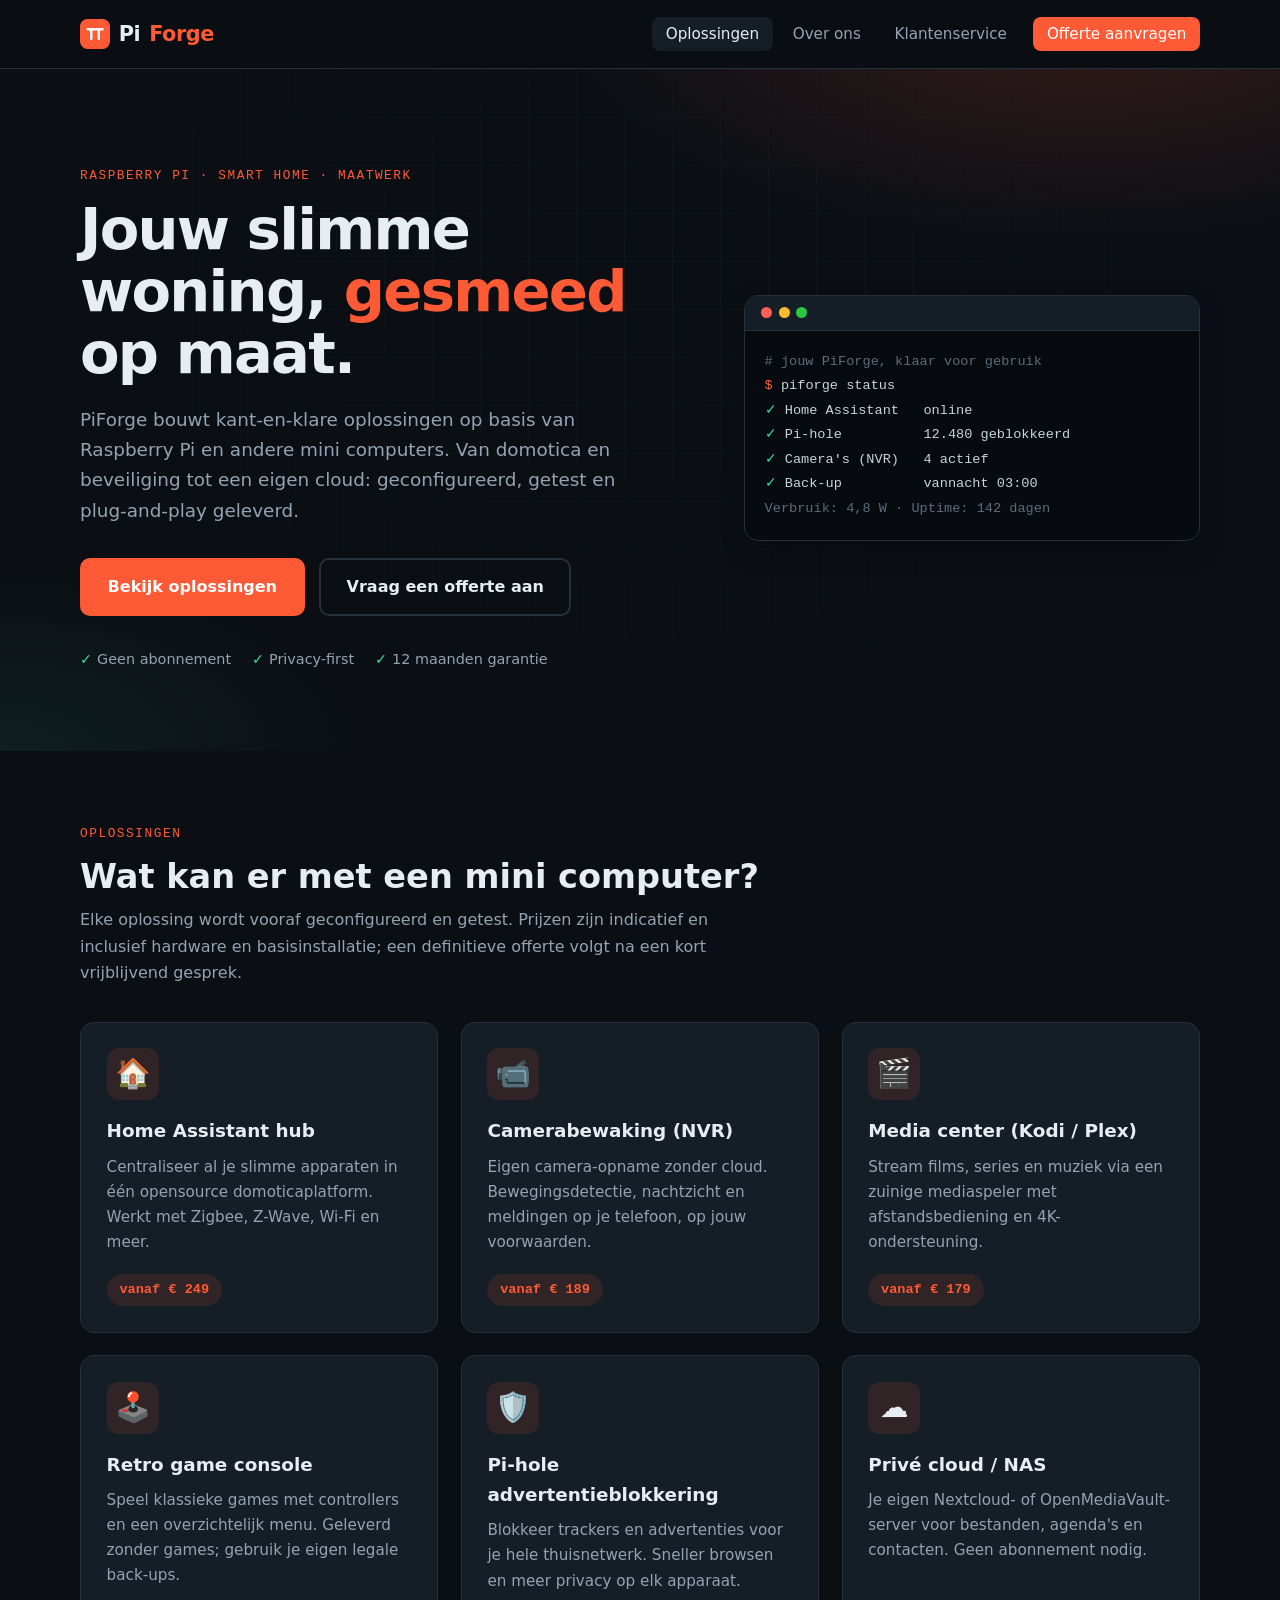
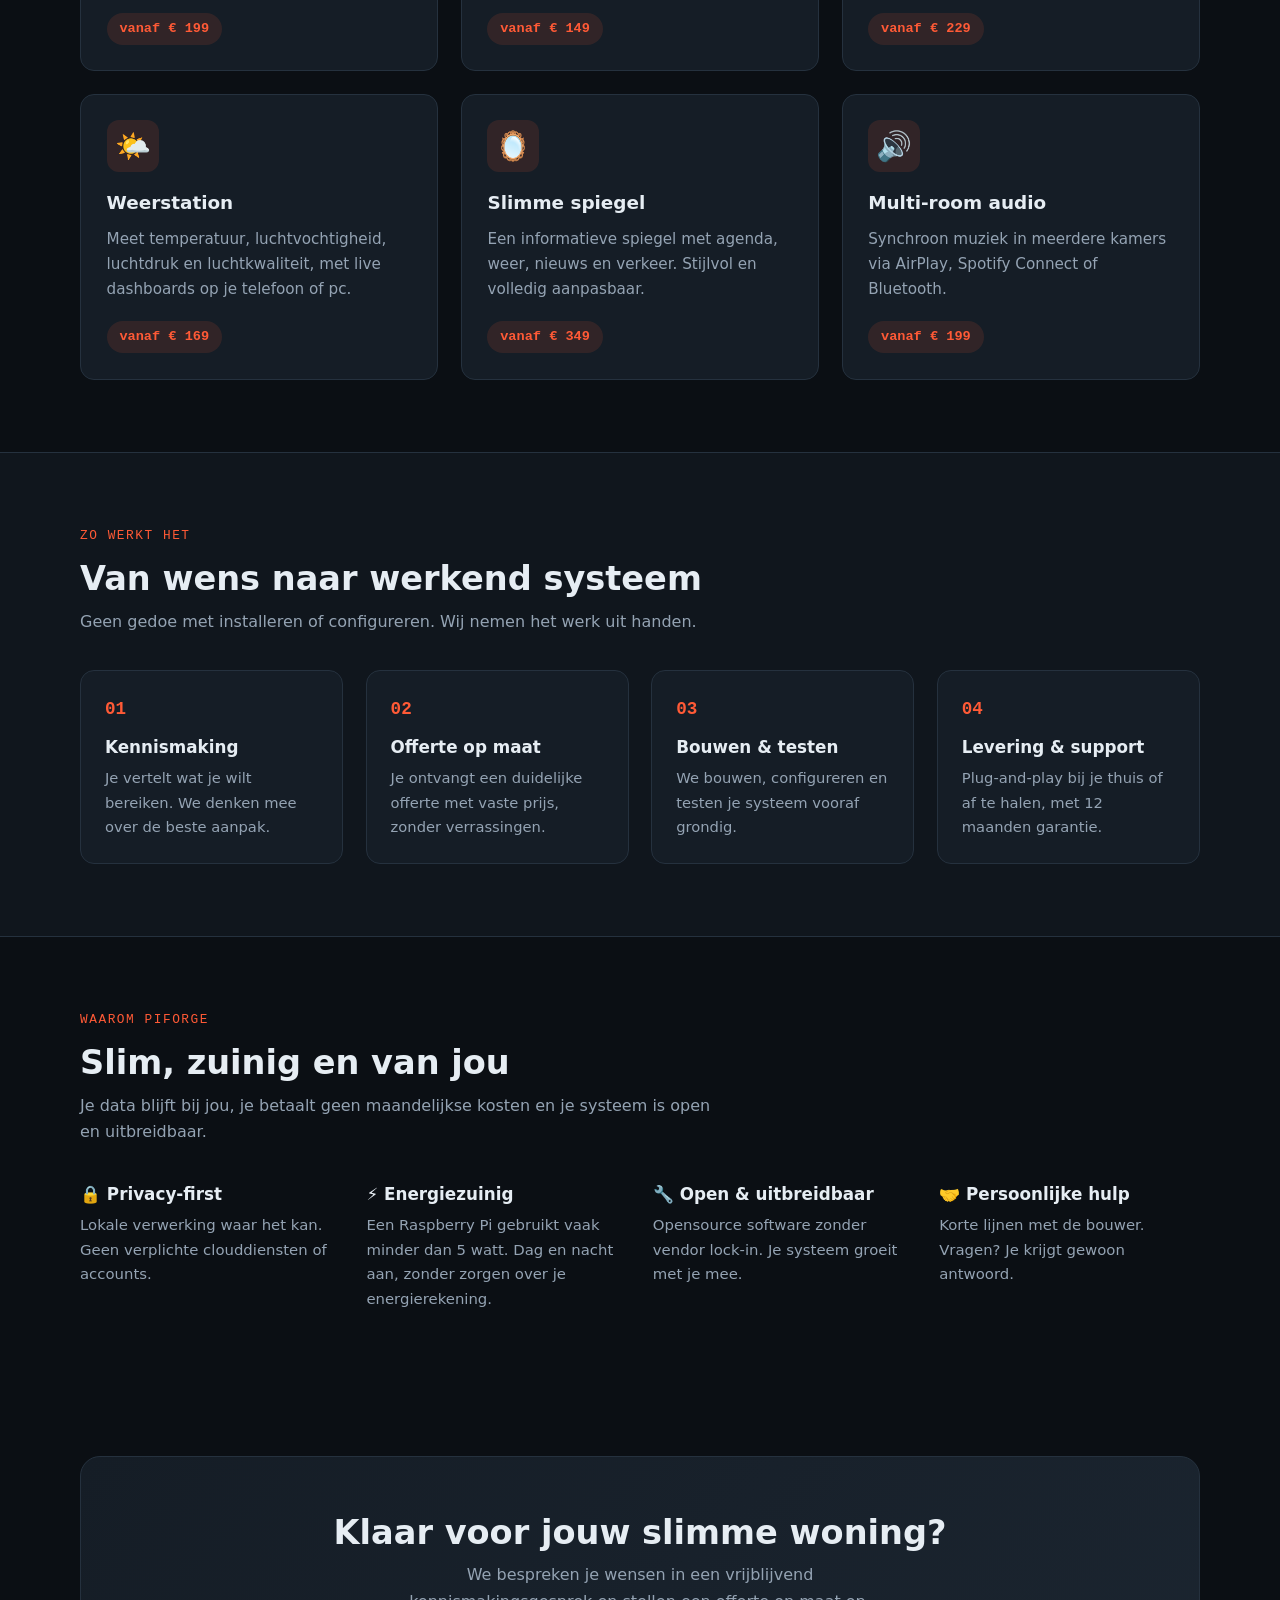
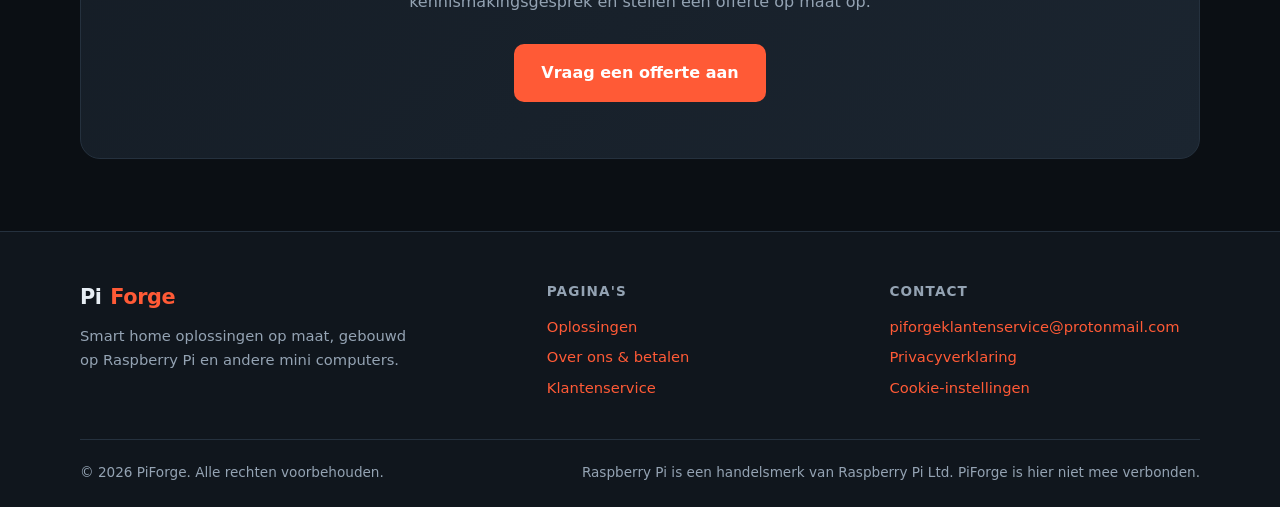
==== index.html @ 846bf433 "init" ====
<!DOCTYPE html>
<html lang="nl">
<head>
<meta charset="UTF-8">
<meta name="viewport" content="width=device-width, initial-scale=1.0">
<title>PiForge | Smart home oplossingen op maat met Raspberry Pi</title>
<meta name="description" content="PiForge bouwt kant-en-klare smart home oplossingen op basis van Raspberry Pi: Home Assistant, Pi-hole, NAS, camerabewaking en meer. Privacyvriendelijk en zonder abonnement.">
<meta name="theme-color" content="#0b0f14">
<meta property="og:title" content="PiForge | Smart home op maat met Raspberry Pi">
<meta property="og:description" content="Kant-en-klare, privacyvriendelijke smart home oplossingen. Geconfigureerd, getest en plug-and-play geleverd.">
<meta property="og:type" content="website">
<link rel="icon" href="favicon.svg" type="image/svg+xml">
<link rel="stylesheet" href="css/style.css">
</head>
<body>
<a class="skip-link" href="#main">Naar de inhoud</a>

<header class="site-header">
<nav class="container" aria-label="Hoofdmenu">
<a href="index.html" class="logo" aria-label="PiForge home">
<svg class="logo-mark" viewBox="0 0 32 32" aria-hidden="true"><rect width="32" height="32" rx="8" fill="#ff5a36"/><path d="M8 11h16M12 11v10M20 11v10" stroke="#fff" stroke-width="2.6" stroke-linecap="round" fill="none"/></svg>
Pi<span>Forge</span>
</a>
<button class="nav-toggle" aria-label="Menu openen" aria-expanded="false">☰</button>
<ul class="nav-links">
<li><a href="index.html" aria-current="page">Oplossingen</a></li>
<li><a href="over-ons.html">Over ons</a></li>
<li><a href="contact.html">Klantenservice</a></li>
<li><a href="contact.html" class="nav-cta">Offerte aanvragen</a></li>
</ul>
</nav>
</header>

<main id="main">
<section class="hero">
<div class="container">
<div>
<span class="eyebrow">Raspberry Pi · Smart home · Maatwerk</span>
<h1>Jouw slimme woning, <em>gesmeed</em> op maat.</h1>
<p class="lead">PiForge bouwt kant-en-klare oplossingen op basis van Raspberry Pi en andere mini computers. Van domotica en beveiliging tot een eigen cloud: geconfigureerd, getest en plug-and-play geleverd.</p>
<div class="hero-actions">
<a href="#oplossingen" class="btn btn-primary">Bekijk oplossingen</a>
<a href="contact.html" class="btn btn-ghost">Vraag een offerte aan</a>
</div>
<ul class="hero-badges">
<li>Geen abonnement</li>
<li>Privacy-first</li>
<li>12 maanden garantie</li>
</ul>
</div>
<div class="terminal" aria-hidden="true">
<div class="terminal-bar"><i></i><i></i><i></i></div>
<pre><span class="dim"># jouw PiForge, klaar voor gebruik</span>
<span class="p">$</span> piforge status
<span class="ok">✓</span> Home Assistant   online
<span class="ok">✓</span> Pi-hole          12.480 geblokkeerd
<span class="ok">✓</span> Camera's (NVR)   4 actief
<span class="ok">✓</span> Back-up          vannacht 03:00
<span class="dim">Verbruik: 4,8 W · Uptime: 142 dagen</span></pre>
</div>
</div>
</section>

<section id="oplossingen" class="section">
<div class="container">
<span class="eyebrow">Oplossingen</span>
<h2>Wat kan er met een mini computer?</h2>
<p class="section-intro">Elke oplossing wordt vooraf geconfigureerd en getest. Prijzen zijn indicatief en inclusief hardware en basisinstallatie; een definitieve offerte volgt na een kort vrijblijvend gesprek.</p>

<div class="grid">
<article class="card"><div class="icon" aria-hidden="true">🏠</div><h3>Home Assistant hub</h3><p>Centraliseer al je slimme apparaten in één opensource domoticaplatform. Werkt met Zigbee, Z-Wave, Wi-Fi en meer.</p><span class="price">vanaf € 249</span></article>
<article class="card"><div class="icon" aria-hidden="true">📹</div><h3>Camerabewaking (NVR)</h3><p>Eigen camera-opname zonder cloud. Bewegingsdetectie, nachtzicht en meldingen op je telefoon, op jouw voorwaarden.</p><span class="price">vanaf € 189</span></article>
<article class="card"><div class="icon" aria-hidden="true">🎬</div><h3>Media center (Kodi / Plex)</h3><p>Stream films, series en muziek via een zuinige mediaspeler met afstandsbediening en 4K-ondersteuning.</p><span class="price">vanaf € 179</span></article>
<article class="card"><div class="icon" aria-hidden="true">🕹️</div><h3>Retro game console</h3><p>Speel klassieke games met controllers en een overzichtelijk menu. Geleverd zonder games; gebruik je eigen legale back-ups.</p><span class="price">vanaf € 199</span></article>
<article class="card"><div class="icon" aria-hidden="true">🛡️</div><h3>Pi-hole advertentieblokkering</h3><p>Blokkeer trackers en advertenties voor je hele thuisnetwerk. Sneller browsen en meer privacy op elk apparaat.</p><span class="price">vanaf € 149</span></article>
<article class="card"><div class="icon" aria-hidden="true">☁️</div><h3>Privé cloud / NAS</h3><p>Je eigen Nextcloud- of OpenMediaVault-server voor bestanden, agenda's en contacten. Geen abonnement nodig.</p><span class="price">vanaf € 229</span></article>
<article class="card"><div class="icon" aria-hidden="true">🌤️</div><h3>Weerstation</h3><p>Meet temperatuur, luchtvochtigheid, luchtdruk en luchtkwaliteit, met live dashboards op je telefoon of pc.</p><span class="price">vanaf € 169</span></article>
<article class="card"><div class="icon" aria-hidden="true">🪞</div><h3>Slimme spiegel</h3><p>Een informatieve spiegel met agenda, weer, nieuws en verkeer. Stijlvol en volledig aanpasbaar.</p><span class="price">vanaf € 349</span></article>
<article class="card"><div class="icon" aria-hidden="true">🔊</div><h3>Multi-room audio</h3><p>Synchroon muziek in meerdere kamers via AirPlay, Spotify Connect of Bluetooth.</p><span class="price">vanaf € 199</span></article>
</div>
</div>
</section>

<section class="section alt">
<div class="container">
<span class="eyebrow">Zo werkt het</span>
<h2>Van wens naar werkend systeem</h2>
<p class="section-intro">Geen gedoe met installeren of configureren. Wij nemen het werk uit handen.</p>
<ol class="steps">
<li><h3>Kennismaking</h3><p>Je vertelt wat je wilt bereiken. We denken mee over de beste aanpak.</p></li>
<li><h3>Offerte op maat</h3><p>Je ontvangt een duidelijke offerte met vaste prijs, zonder verrassingen.</p></li>
<li><h3>Bouwen &amp; testen</h3><p>We bouwen, configureren en testen je systeem vooraf grondig.</p></li>
<li><h3>Levering &amp; support</h3><p>Plug-and-play bij je thuis of af te halen, met 12 maanden garantie.</p></li>
</ol>
</div>
</section>

<section class="section">
<div class="container">
<span class="eyebrow">Waarom PiForge</span>
<h2>Slim, zuinig en van jou</h2>
<p class="section-intro">Je data blijft bij jou, je betaalt geen maandelijkse kosten en je systeem is open en uitbreidbaar.</p>
<div class="usp-grid">
<div class="usp"><h3>🔒 Privacy-first</h3><p>Lokale verwerking waar het kan. Geen verplichte clouddiensten of accounts.</p></div>
<div class="usp"><h3>⚡ Energiezuinig</h3><p>Een Raspberry Pi gebruikt vaak minder dan 5 watt. Dag en nacht aan, zonder zorgen over je energierekening.</p></div>
<div class="usp"><h3>🔧 Open &amp; uitbreidbaar</h3><p>Opensource software zonder vendor lock-in. Je systeem groeit met je mee.</p></div>
<div class="usp"><h3>🤝 Persoonlijke hulp</h3><p>Korte lijnen met de bouwer. Vragen? Je krijgt gewoon antwoord.</p></div>
</div>
</div>
</section>

<section class="section">
<div class="container">
<div class="cta-box">
<h2>Klaar voor jouw slimme woning?</h2>
<p>We bespreken je wensen in een vrijblijvend kennismakingsgesprek en stellen een offerte op maat op.</p>
<a href="contact.html" class="btn btn-primary">Vraag een offerte aan</a>
</div>
</div>
</section>
</main>

<footer class="site-footer">
<div class="container">
<div class="footer-grid">
<div>
<a href="index.html" class="logo">Pi<span>Forge</span></a>
<p>Smart home oplossingen op maat, gebouwd op Raspberry Pi en andere mini computers.</p>
</div>
<div>
<h4>Pagina's</h4>
<ul>
<li><a href="index.html">Oplossingen</a></li>
<li><a href="over-ons.html">Over ons &amp; betalen</a></li>
<li><a href="contact.html">Klantenservice</a></li>
</ul>
</div>
<div>
<h4>Contact</h4>
<ul>
<li><a href="mailto:piforgeklantenservice@protonmail.com">piforgeklantenservice@protonmail.com</a></li>
<li><a href="privacy.html">Privacyverklaring</a></li>
<li><a href="#" data-open-cookies>Cookie-instellingen</a></li>
</ul>
</div>
</div>
<div class="footer-bottom">
<span>&copy; <span data-year>2026</span> PiForge. Alle rechten voorbehouden.</span>
<span>Raspberry Pi is een handelsmerk van Raspberry Pi Ltd. PiForge is hier niet mee verbonden.</span>
</div>
</div>
</footer>

<div class="cookie" id="cookie-banner" role="dialog" aria-label="Cookies">
<p>We gebruiken, alleen met jouw toestemming, anonieme statistieken om de site te verbeteren. Lees meer in onze <a href="privacy.html">privacyverklaring</a>.</p>
<div class="cookie-actions">
<button class="btn btn-primary" data-consent="granted" type="button">Accepteren</button>
<button class="btn btn-ghost" data-consent="denied" type="button">Weigeren</button>
</div>
</div>

<script src="js/main.js"></script>
</body>
</html>
---- css/style.css ----
/* PiForge — stylesheet */
:root {
  --bg: #0b0f14;
  --bg-alt: #10161d;
  --surface: #151d26;
  --surface-2: #1b2530;
  --border: #25313e;
  --text: #e6edf3;
  --muted: #94a3b3;
  --accent: #ff5a36;
  --accent-hover: #ff7a5c;
  --accent-soft: rgba(255, 90, 54, .12);
  --ok: #3ddc97;
  --radius: 14px;
  --max: 1120px;
  --shadow: 0 10px 30px -12px rgba(0, 0, 0, .6);
  --font: system-ui, -apple-system, "Segoe UI", Roboto, Helvetica, Arial, sans-serif;
  --mono: ui-monospace, SFMono-Regular, Menlo, Consolas, monospace;
}

*, *::before, *::after { box-sizing: border-box; margin: 0; padding: 0; }
html { scroll-behavior: smooth; }
body { font-family: var(--font); background: var(--bg); color: var(--text); line-height: 1.65; -webkit-font-smoothing: antialiased; }
img, svg { max-width: 100%; display: block; }
a { color: var(--accent); text-decoration: none; }
a:hover { color: var(--accent-hover); text-decoration: underline; }
:focus-visible { outline: 2px solid var(--accent); outline-offset: 3px; border-radius: 4px; }
.skip-link { position: absolute; left: -9999px; top: 0; background: var(--accent); color: #fff; padding: .6rem 1rem; z-index: 300; }
.skip-link:focus { left: 0; }

.container { width: 92%; max-width: var(--max); margin: 0 auto; }
.section { padding: 4.5rem 0; }
.section.alt { background: var(--bg-alt); border-block: 1px solid var(--border); }
.section h2 { font-size: clamp(1.6rem, 3vw, 2.1rem); line-height: 1.2; margin-bottom: .6rem; }
.section-intro { color: var(--muted); max-width: 640px; margin-bottom: 2.2rem; }
.eyebrow { font-family: var(--mono); font-size: .8rem; letter-spacing: .12em; text-transform: uppercase; color: var(--accent); margin-bottom: .8rem; display: block; }

/* Header */
.site-header { position: sticky; top: 0; z-index: 100; background: rgba(11, 15, 20, .88); backdrop-filter: blur(12px); border-bottom: 1px solid var(--border); }
.site-header nav { display: flex; align-items: center; justify-content: space-between; height: 68px; }
.logo { display: flex; align-items: center; gap: .55rem; font-weight: 800; font-size: 1.3rem; color: var(--text); letter-spacing: -.02em; }
.logo:hover { text-decoration: none; color: var(--text); }
.logo-mark { width: 30px; height: 30px; }
.logo span { color: var(--accent); }
.nav-links { display: flex; gap: .4rem; list-style: none; align-items: center; }
.nav-links a { color: var(--muted); font-weight: 500; padding: .5rem .85rem; border-radius: 8px; font-size: .95rem; }
.nav-links a:hover, .nav-links a[aria-current="page"] { color: var(--text); background: var(--surface); text-decoration: none; }
.nav-links .nav-cta { background: var(--accent); color: #fff; margin-left: .4rem; }
.nav-links .nav-cta:hover { background: var(--accent-hover); color: #fff; }
.nav-toggle { display: none; background: none; border: 1px solid var(--border); color: var(--text); border-radius: 8px; width: 42px; height: 42px; font-size: 1.3rem; cursor: pointer; }

/* Buttons */
.btn { display: inline-flex; align-items: center; justify-content: center; gap: .5rem; padding: .85rem 1.6rem; border-radius: 10px; font-weight: 600; font-size: 1rem; border: 2px solid transparent; cursor: pointer; font-family: inherit; transition: transform .15s, background .15s, border-color .15s; }
.btn:hover { transform: translateY(-2px); text-decoration: none; }
.btn-primary { background: var(--accent); color: #fff; }
.btn-primary:hover { background: var(--accent-hover); color: #fff; }
.btn-ghost { background: transparent; color: var(--text); border-color: var(--border); }
.btn-ghost:hover { border-color: var(--accent); color: var(--text); }

/* Hero */
.hero { position: relative; overflow: hidden; padding: 6rem 0 5rem; background:
  radial-gradient(900px 400px at 85% -10%, rgba(255, 90, 54, .18), transparent 60%),
  radial-gradient(600px 300px at 0% 100%, rgba(61, 220, 151, .08), transparent 60%), var(--bg); }
.hero::before { content: ""; position: absolute; inset: 0; background-image: linear-gradient(var(--border) 1px, transparent 1px), linear-gradient(90deg, var(--border) 1px, transparent 1px); background-size: 48px 48px; opacity: .25; mask-image: radial-gradient(ellipse at 50% 30%, #000, transparent 70%); -webkit-mask-image: radial-gradient(ellipse at 50% 30%, #000, transparent 70%); }
.hero .container { position: relative; display: grid; grid-template-columns: 1.15fr .85fr; gap: 3rem; align-items: center; }
.hero h1 { font-size: clamp(2.2rem, 5vw, 3.6rem); line-height: 1.08; letter-spacing: -.03em; margin-bottom: 1.2rem; }
.hero h1 em { font-style: normal; color: var(--accent); }
.hero p.lead { font-size: 1.15rem; color: var(--muted); max-width: 560px; margin-bottom: 2rem; }
.hero-actions { display: flex; flex-wrap: wrap; gap: .9rem; }
.hero-badges { display: flex; flex-wrap: wrap; gap: .5rem 1.3rem; margin-top: 2rem; list-style: none; color: var(--muted); font-size: .9rem; }
.hero-badges li::before { content: "✓ "; color: var(--ok); font-weight: 700; }

.terminal { background: #070a0e; border: 1px solid var(--border); border-radius: var(--radius); box-shadow: var(--shadow); font-family: var(--mono); font-size: .85rem; overflow: hidden; }
.terminal-bar { display: flex; gap: .4rem; padding: .7rem 1rem; background: var(--surface); border-bottom: 1px solid var(--border); }
.terminal-bar i { width: 11px; height: 11px; border-radius: 50%; background: var(--border); }
.terminal-bar i:nth-child(1) { background: #ff5f57; } .terminal-bar i:nth-child(2) { background: #febc2e; } .terminal-bar i:nth-child(3) { background: #28c840; }
.terminal pre { padding: 1.2rem; line-height: 1.8; white-space: pre-wrap; color: #c9d4df; }
.terminal .p { color: var(--accent); } .terminal .ok { color: var(--ok); } .terminal .dim { color: #5d6c7c; }

/* Cards */
.grid { display: grid; grid-template-columns: repeat(auto-fit, minmax(290px, 1fr)); gap: 1.4rem; }
.card { background: var(--surface); border: 1px solid var(--border); border-radius: var(--radius); padding: 1.6rem; display: flex; flex-direction: column; transition: transform .2s, border-color .2s; }
.card:hover { transform: translateY(-4px); border-color: var(--accent); }
.card .icon { font-size: 1.8rem; width: 52px; height: 52px; display: grid; place-items: center; background: var(--accent-soft); border-radius: 12px; margin-bottom: 1rem; }
.card h3 { font-size: 1.15rem; margin-bottom: .5rem; }
.card p { color: var(--muted); font-size: .95rem; margin-bottom: 1.2rem; flex: 1; }
.price { align-self: flex-start; font-family: var(--mono); font-size: .85rem; font-weight: 600; color: var(--accent); background: var(--accent-soft); padding: .3rem .8rem; border-radius: 999px; }

/* Steps */
.steps { display: grid; grid-template-columns: repeat(auto-fit, minmax(220px, 1fr)); gap: 1.4rem; counter-reset: step; list-style: none; }
.steps li { counter-increment: step; background: var(--surface); border: 1px solid var(--border); border-radius: var(--radius); padding: 1.5rem; }
.steps li::before { content: "0" counter(step); font-family: var(--mono); color: var(--accent); font-weight: 700; font-size: 1.1rem; display: block; margin-bottom: .6rem; }
.steps h3 { font-size: 1.05rem; margin-bottom: .3rem; }
.steps p { color: var(--muted); font-size: .92rem; }

/* USP */
.usp-grid { display: grid; grid-template-columns: repeat(auto-fit, minmax(240px, 1fr)); gap: 1.6rem; }
.usp h3 { font-size: 1.05rem; margin-bottom: .3rem; }
.usp p { color: var(--muted); font-size: .93rem; }

/* CTA */
.cta-box { text-align: center; background: linear-gradient(135deg, var(--surface), var(--surface-2)); border: 1px solid var(--border); border-radius: 20px; padding: 3.5rem 1.5rem; }
.cta-box h2 { margin-bottom: .6rem; }
.cta-box p { color: var(--muted); margin: 0 auto 1.8rem; max-width: 520px; }

/* Page header */
.page-header { padding: 4rem 0 3rem; background: radial-gradient(700px 260px at 80% 0%, rgba(255, 90, 54, .14), transparent 60%), var(--bg-alt); border-bottom: 1px solid var(--border); }
.page-header h1 { font-size: clamp(1.9rem, 4vw, 2.7rem); letter-spacing: -.02em; margin-bottom: .5rem; }
.page-header p { color: var(--muted); max-width: 620px; }

/* Contact */
.contact-grid { display: grid; grid-template-columns: .9fr 1.1fr; gap: 2.5rem; align-items: start; }
.info-block { margin-bottom: 1.8rem; }
.info-block h3 { font-size: 1rem; margin-bottom: .4rem; }
.info-block p, .info-block li { color: var(--muted); }
.info-block ul { list-style: none; }
.form { background: var(--surface); border: 1px solid var(--border); border-radius: var(--radius); padding: 2rem; }
.form h2 { font-size: 1.4rem; margin-bottom: .5rem; }
.form label { display: block; margin: 1.1rem 0 .35rem; font-weight: 500; font-size: .93rem; }
.form input, .form select, .form textarea { width: 100%; padding: .8rem .95rem; background: var(--bg); color: var(--text); border: 1px solid var(--border); border-radius: 10px; font: inherit; }
.form input:focus, .form select:focus, .form textarea:focus { outline: none; border-color: var(--accent); box-shadow: 0 0 0 3px var(--accent-soft); }
.form .btn { margin-top: 1.4rem; width: 100%; }
.form .hp { position: absolute; left: -9999px; }
.form-note { font-size: .82rem; color: var(--muted); margin-top: .9rem; }
.form-status { margin-top: 1rem; padding: .8rem 1rem; border-radius: 10px; display: none; font-size: .93rem; }
.form-status.show { display: block; background: rgba(61, 220, 151, .1); color: var(--ok); border: 1px solid rgba(61, 220, 151, .35); }
.form-status.error { background: rgba(255, 90, 54, .1); color: var(--accent-hover); border-color: rgba(255, 90, 54, .4); }

/* FAQ */
.faq details { background: var(--surface); border: 1px solid var(--border); border-radius: var(--radius); margin-bottom: .8rem; }
.faq summary { padding: 1.1rem 1.3rem; font-weight: 600; cursor: pointer; list-style: none; display: flex; justify-content: space-between; gap: 1rem; }
.faq summary::-webkit-details-marker { display: none; }
.faq summary::after { content: "+"; color: var(--accent); font-size: 1.4rem; line-height: 1; }
.faq details[open] summary::after { content: "–"; }
.faq details p { padding: 0 1.3rem 1.2rem; color: var(--muted); }

/* Prose (about / privacy) */
.prose { max-width: 760px; }
.prose h2 { margin-top: 2.4rem; font-size: 1.45rem; }
.prose h3 { margin-top: 1.4rem; font-size: 1.1rem; }
.prose p, .prose li { color: #c3cdd8; margin-top: .8rem; }
.prose ul { padding-left: 1.3rem; }
.data-list { display: grid; grid-template-columns: max-content 1fr; gap: .5rem 1.5rem; margin-top: 1rem; background: var(--surface); border: 1px solid var(--border); border-radius: var(--radius); padding: 1.3rem 1.5rem; }
.data-list dt { color: var(--muted); }
.todo { background: rgba(254, 188, 46, .15); color: #febc2e; padding: 0 .35rem; border-radius: 4px; }
.pay-methods { display: flex; flex-wrap: wrap; gap: .6rem; margin-top: 1rem; list-style: none; }
.pay-methods li { background: var(--surface); border: 1px solid var(--border); border-radius: 999px; padding: .4rem 1rem; font-size: .9rem; margin: 0; color: var(--text); }

/* 404 */
.notfound { text-align: center; padding: 8rem 0; }
.notfound h1 { font-size: 6rem; color: var(--accent); line-height: 1; font-family: var(--mono); }
.notfound p { color: var(--muted); margin: 1rem 0 2rem; }

/* Footer */
.site-footer { background: var(--bg-alt); border-top: 1px solid var(--border); padding: 3rem 0 1.5rem; margin-top: 0; font-size: .92rem; }
.footer-grid { display: grid; grid-template-columns: 1.4fr 1fr 1fr; gap: 2rem; margin-bottom: 2rem; }
.footer-grid h4 { font-size: .85rem; text-transform: uppercase; letter-spacing: .08em; color: var(--muted); margin-bottom: .8rem; }
.footer-grid ul { list-style: none; }
.footer-grid li { margin-bottom: .4rem; }
.footer-grid p { color: var(--muted); max-width: 340px; margin-top: .6rem; }
.footer-bottom { border-top: 1px solid var(--border); padding-top: 1.3rem; color: var(--muted); display: flex; justify-content: space-between; flex-wrap: wrap; gap: .5rem; font-size: .85rem; }

/* Cookie banner */
.cookie { position: fixed; left: 1rem; right: 1rem; bottom: 1rem; max-width: 640px; margin-inline: auto; z-index: 200; background: var(--surface-2); border: 1px solid var(--border); border-radius: var(--radius); padding: 1.2rem 1.4rem; box-shadow: var(--shadow); display: none; }
.cookie.show { display: block; }
.cookie p { font-size: .9rem; color: var(--muted); margin-bottom: .9rem; }
.cookie-actions { display: flex; gap: .7rem; flex-wrap: wrap; }
.cookie .btn { padding: .55rem 1.2rem; font-size: .9rem; }

@media (max-width: 860px) {
  .hero .container, .contact-grid, .footer-grid { grid-template-columns: 1fr; }
  .hero { padding: 4rem 0 3.5rem; }
  .nav-toggle { display: block; }
  .nav-links { display: none; position: absolute; top: 68px; left: 4%; right: 4%; flex-direction: column; align-items: stretch; background: var(--surface); border: 1px solid var(--border); border-radius: var(--radius); padding: .6rem; box-shadow: var(--shadow); }
  .nav-links.active { display: flex; }
  .nav-links .nav-cta { margin: .3rem 0 0; text-align: center; }
  .data-list { grid-template-columns: 1fr; gap: .1rem; }
  .data-list dd { margin-bottom: .7rem; }
}
@media (prefers-reduced-motion: reduce) { * { transition: none !important; scroll-behavior: auto !important; } }
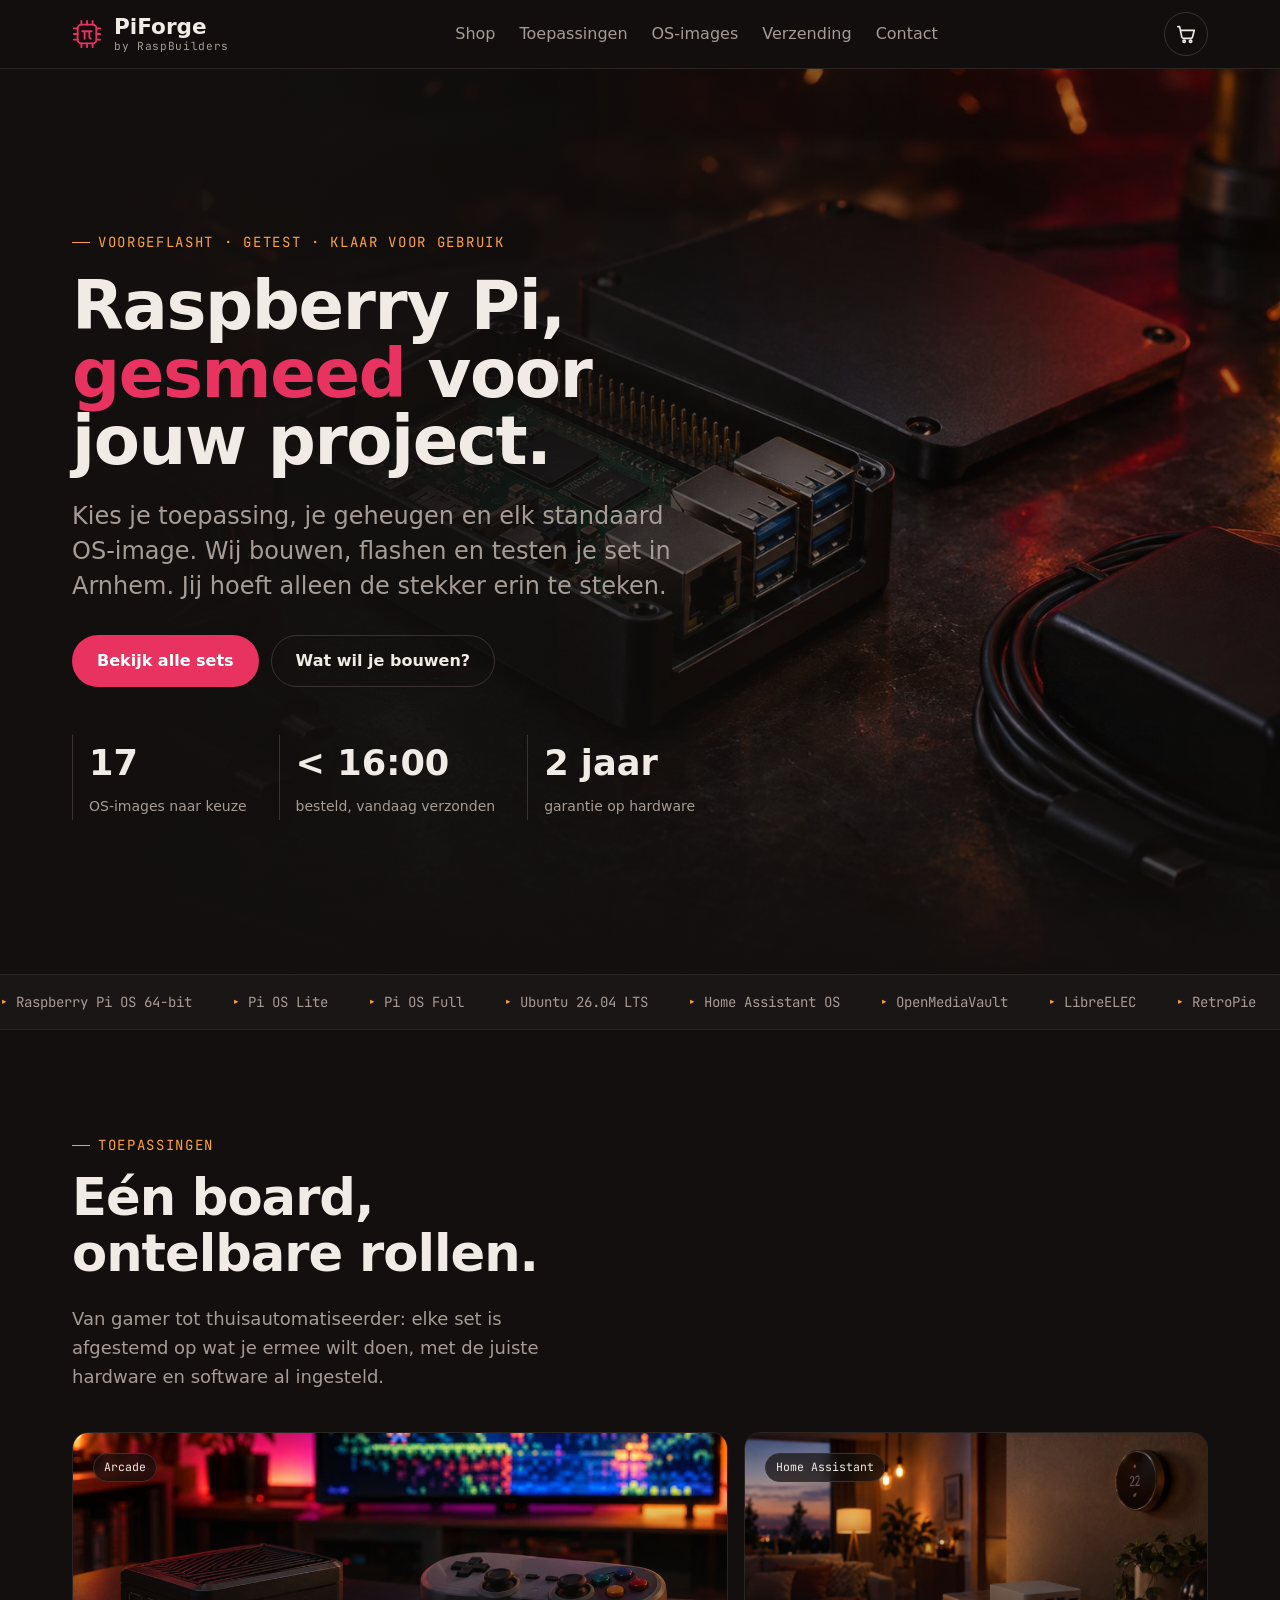
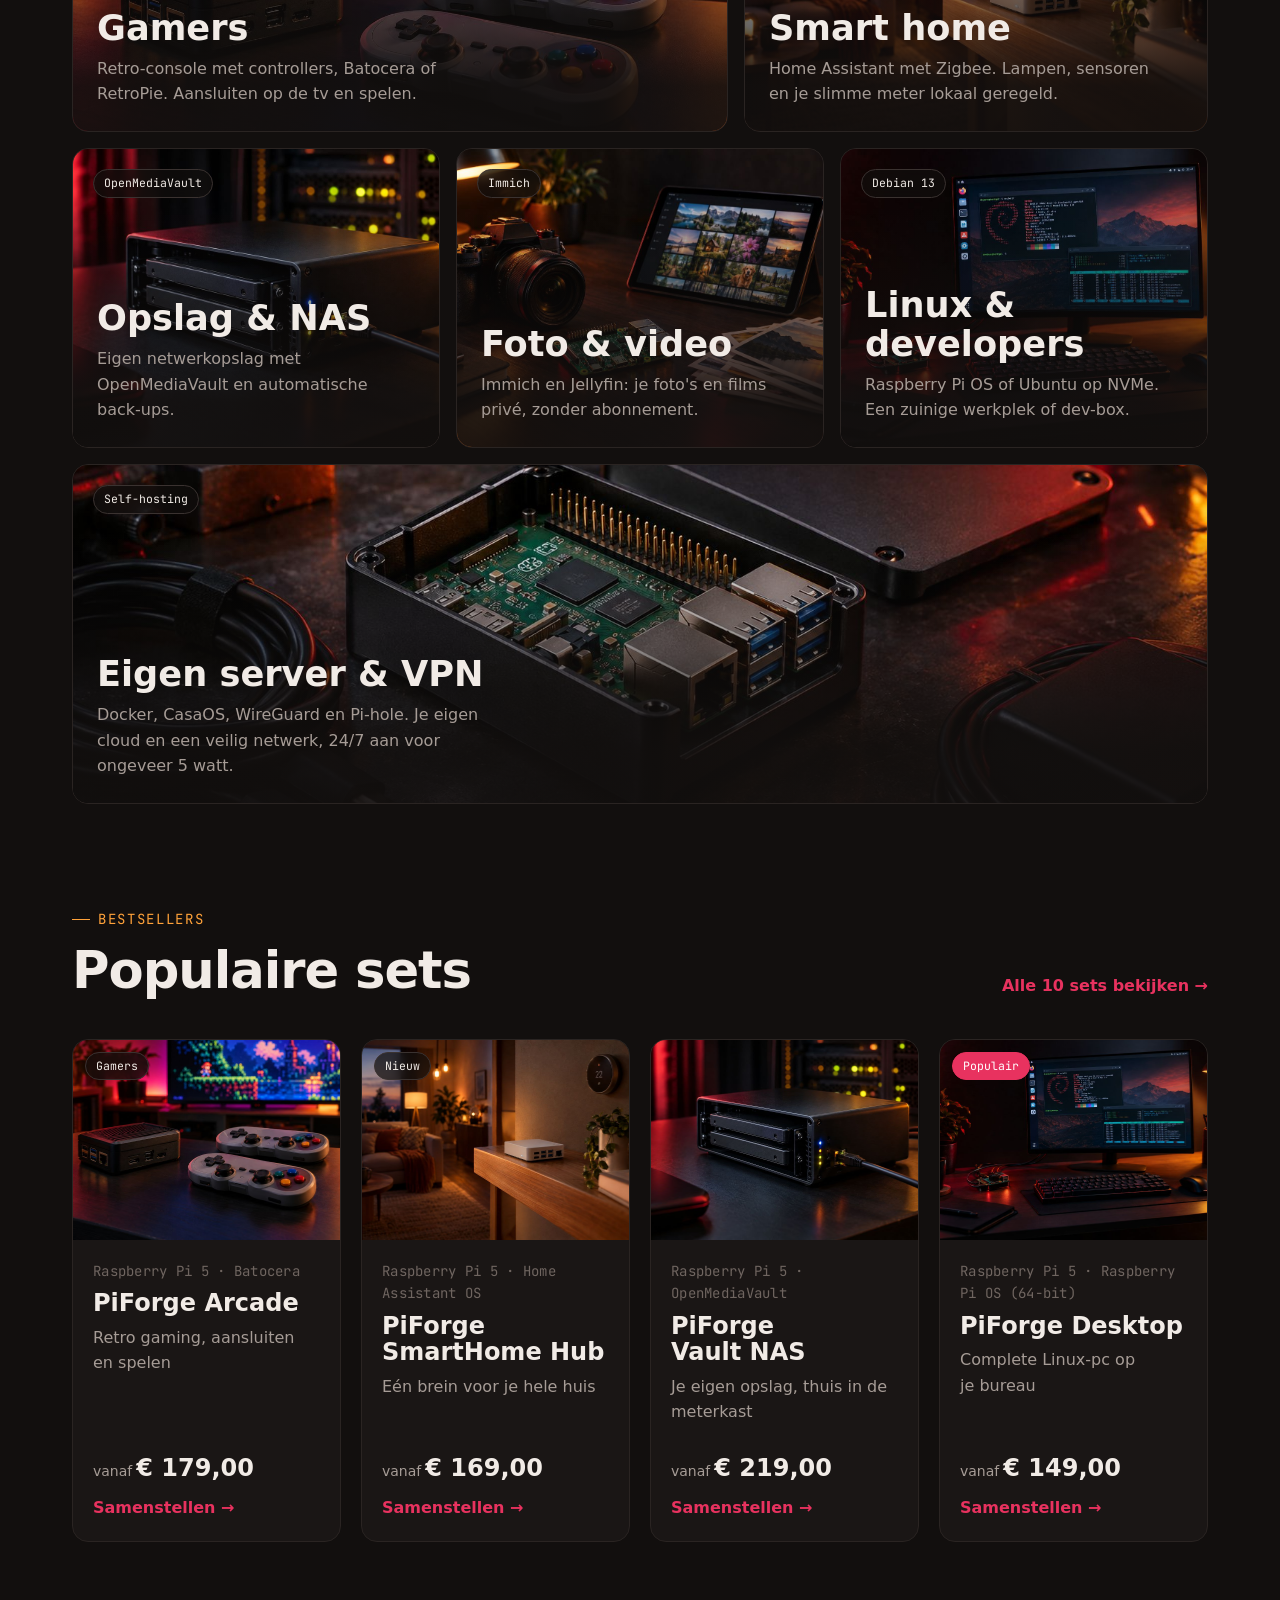
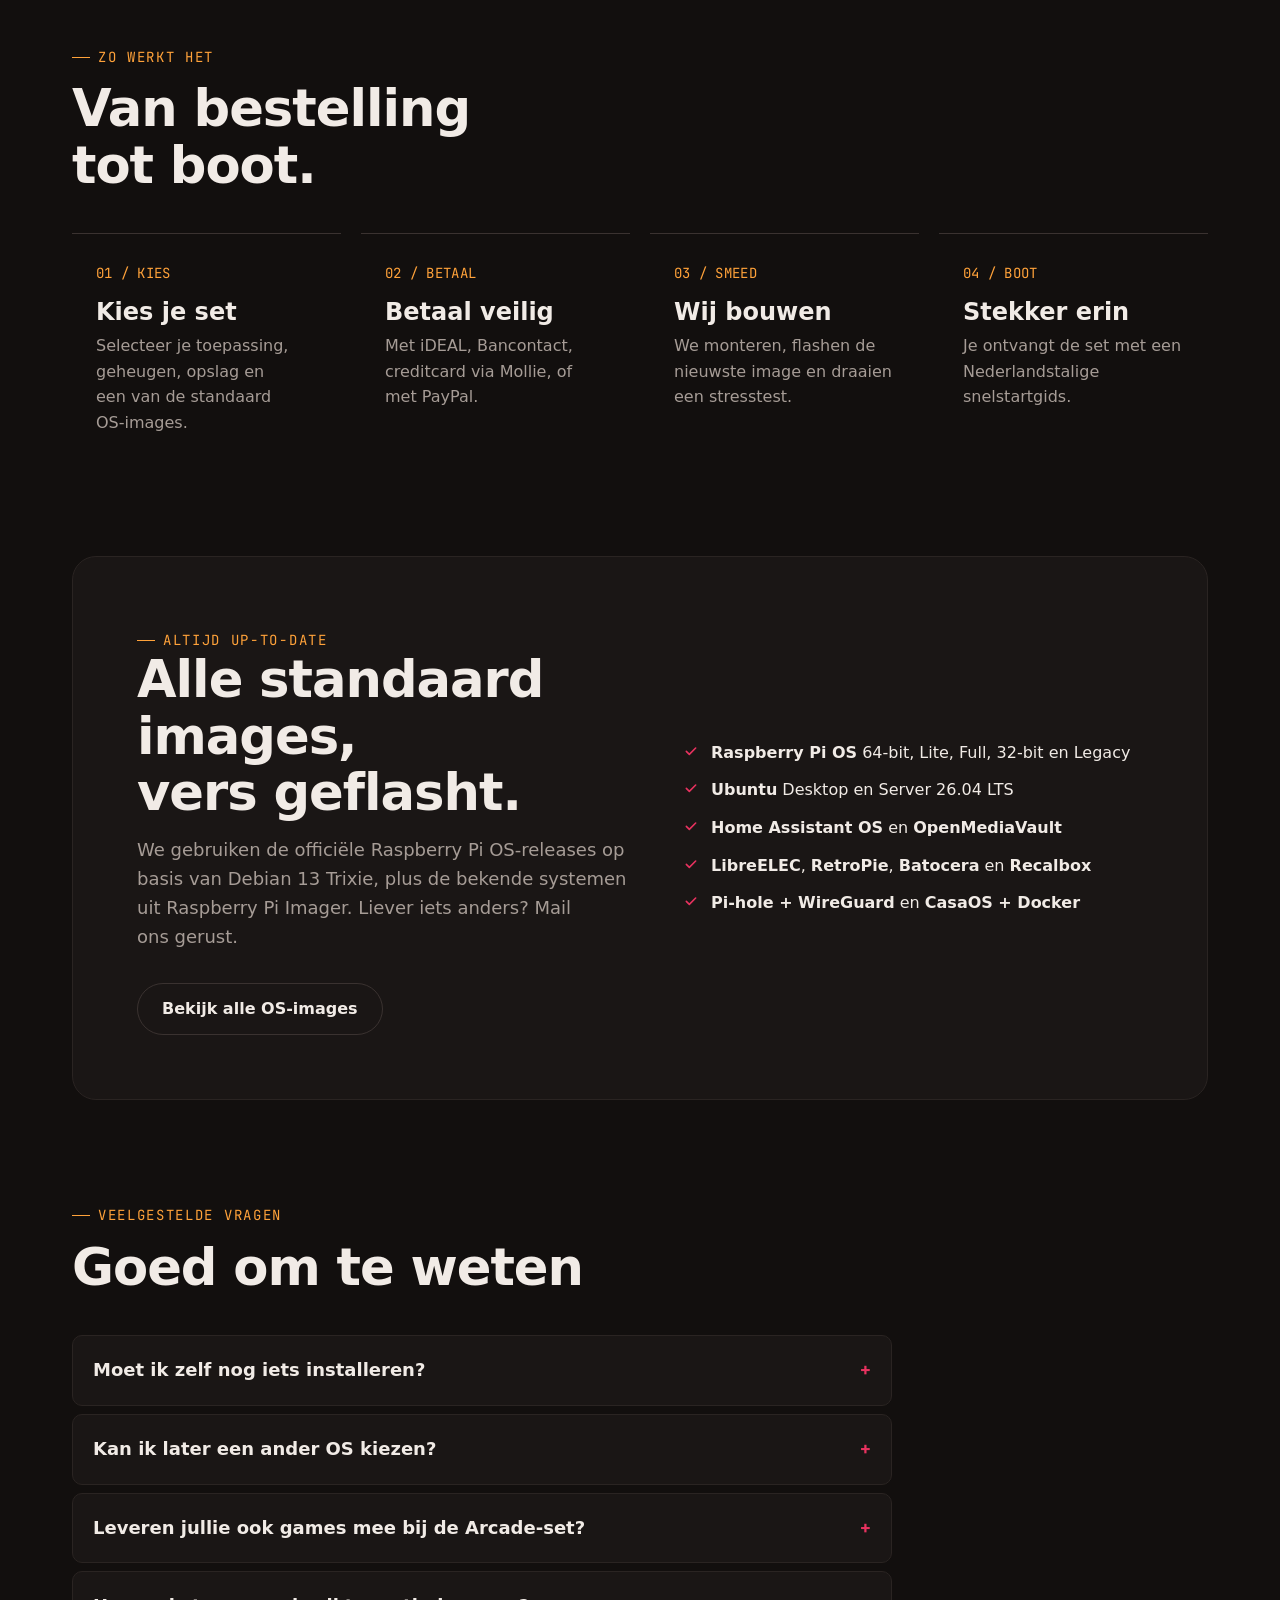
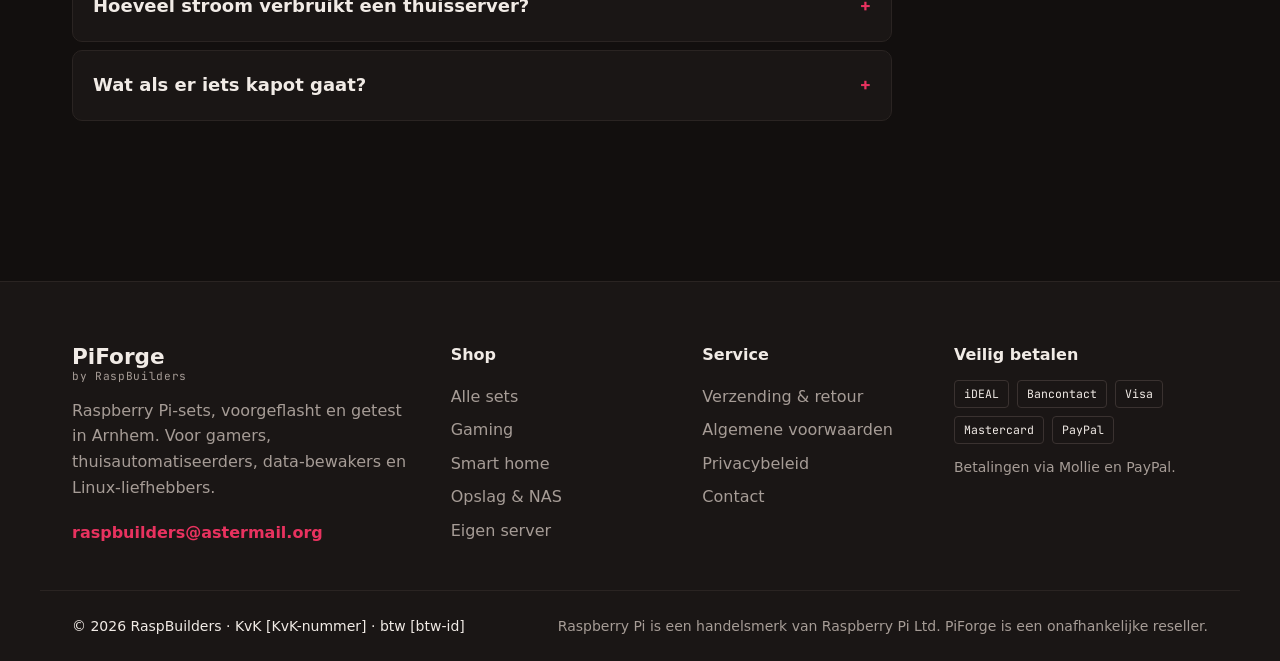
==== commit 76291679: "add new site" ====
--- a/index.html
+++ b/index.html
@@ -1,164 +1,103 @@
-<!DOCTYPE html>
-<html lang="nl">
+<!doctype html>
+<html lang="nl" data-theme="dark">
 <head>
-<meta charset="UTF-8">
-<meta name="viewport" content="width=device-width, initial-scale=1.0">
-<title>PiForge | Smart home oplossingen op maat met Raspberry Pi</title>
-<meta name="description" content="PiForge bouwt kant-en-klare smart home oplossingen op basis van Raspberry Pi: Home Assistant, Pi-hole, NAS, camerabewaking en meer. Privacyvriendelijk en zonder abonnement.">
-<meta name="theme-color" content="#0b0f14">
-<meta property="og:title" content="PiForge | Smart home op maat met Raspberry Pi">
-<meta property="og:description" content="Kant-en-klare, privacyvriendelijke smart home oplossingen. Geconfigureerd, getest en plug-and-play geleverd.">
-<meta property="og:type" content="website">
-<link rel="icon" href="favicon.svg" type="image/svg+xml">
-<link rel="stylesheet" href="css/style.css">
+  <meta charset="utf-8" />
+  <meta name="viewport" content="width=device-width, initial-scale=1" />
+  <title>PiForge — Raspberry Pi kant-en-klaar voor gaming, smart home, NAS en server</title>
+  <meta name="description" content="PiForge door RaspBuilders: voorgeconfigureerde Raspberry Pi-sets met elk standaard image. Gaming, smart home, NAS, eigen server, Linux-desktop, foto-opslag en VPN. Betalen met iDEAL, Bancontact, creditcard of PayPal." />
+  <meta name="theme-color" content="#120f0e" />
+  <link rel="icon" href="assets/img/favicon.svg" type="image/svg+xml" />
+  <meta property="og:title" content="PiForge — Raspberry Pi, gesmeed voor jouw project" />
+  <meta property="og:description" content="Voorgeconfigureerde Raspberry Pi-sets, getest en klaar voor gebruik." />
+  <meta property="og:image" content="assets/img/hero.jpg" />
+  <link rel="preconnect" href="https://api.fontshare.com" />
+  <link href="https://api.fontshare.com/v2/css?f[]=cabinet-grotesk@500,700,800&f[]=general-sans@400,500,600,700&display=swap" rel="stylesheet" />
+  <link rel="preconnect" href="https://fonts.googleapis.com" />
+  <link rel="preconnect" href="https://fonts.gstatic.com" crossorigin />
+  <link href="https://fonts.googleapis.com/css2?family=JetBrains+Mono:wght@400;500&display=swap" rel="stylesheet" />
+  <link rel="stylesheet" href="assets/css/style.css" />
 </head>
 <body>
-<a class="skip-link" href="#main">Naar de inhoud</a>
+  <a class="skip" href="#main">Naar inhoud</a>
 
-<header class="site-header">
-<nav class="container" aria-label="Hoofdmenu">
-<a href="index.html" class="logo" aria-label="PiForge home">
-<svg class="logo-mark" viewBox="0 0 32 32" aria-hidden="true"><rect width="32" height="32" rx="8" fill="#ff5a36"/><path d="M8 11h16M12 11v10M20 11v10" stroke="#fff" stroke-width="2.6" stroke-linecap="round" fill="none"/></svg>
-Pi<span>Forge</span>
-</a>
-<button class="nav-toggle" aria-label="Menu openen" aria-expanded="false">☰</button>
-<ul class="nav-links">
-<li><a href="index.html" aria-current="page">Oplossingen</a></li>
-<li><a href="over-ons.html">Over ons</a></li>
-<li><a href="contact.html">Klantenservice</a></li>
-<li><a href="contact.html" class="nav-cta">Offerte aanvragen</a></li>
-</ul>
-</nav>
-</header>
+  <header class="site-header" id="top">
+    <div class="wrap header-inner">
+      <a href="#/" class="logo" aria-label="PiForge, naar de homepage">
+        <svg viewBox="0 0 32 32" width="30" height="30" aria-hidden="true" fill="none" stroke="currentColor" stroke-width="2" stroke-linecap="round" stroke-linejoin="round">
+          <rect x="6" y="6" width="20" height="20" rx="4" />
+          <path d="M10 2v4M16 2v4M22 2v4M10 26v4M16 26v4M22 26v4M2 10h4M2 16h4M2 22h4M26 10h4M26 16h4M26 22h4" />
+          <path d="M11 13h10M13.5 13v8M18.5 13v6.5c0 1 .6 1.5 1.5 1.5" />
+        </svg>
+        <span class="logo-text">PiForge<small>by RaspBuilders</small></span>
+      </a>
+      <nav class="main-nav" aria-label="Hoofdmenu">
+        <a href="#/shop">Shop</a>
+        <a href="#/doelgroepen">Toepassingen</a>
+        <a href="#/images">OS-images</a>
+        <a href="#/verzending">Verzending</a>
+        <a href="#/contact">Contact</a>
+      </nav>
+      <div class="header-actions">
+        <a href="#/winkelwagen" class="cart-btn" aria-label="Winkelwagen">
+          <svg viewBox="0 0 24 24" width="22" height="22" fill="none" stroke="currentColor" stroke-width="1.8" stroke-linecap="round" stroke-linejoin="round" aria-hidden="true"><path d="M3 4h2l2.4 11.2a2 2 0 0 0 2 1.6h7.7a2 2 0 0 0 2-1.5L21 8H6.2"/><circle cx="10" cy="20" r="1.3"/><circle cx="17" cy="20" r="1.3"/></svg>
+          <span class="cart-count" data-cart-count>0</span>
+        </a>
+        <button class="menu-btn" aria-label="Menu openen" aria-expanded="false" data-menu-btn>
+          <svg viewBox="0 0 24 24" width="24" height="24" fill="none" stroke="currentColor" stroke-width="1.8" stroke-linecap="round"><path d="M4 7h16M4 12h16M4 17h16"/></svg>
+        </button>
+      </div>
+    </div>
+    <nav class="mobile-nav" aria-label="Mobiel menu" data-mobile-nav hidden>
+      <a href="#/shop">Shop</a>
+      <a href="#/doelgroepen">Toepassingen</a>
+      <a href="#/images">OS-images</a>
+      <a href="#/verzending">Verzending &amp; retour</a>
+      <a href="#/voorwaarden">Algemene voorwaarden</a>
+      <a href="#/contact">Contact</a>
+    </nav>
+  </header>
 
-<main id="main">
-<section class="hero">
-<div class="container">
-<div>
-<span class="eyebrow">Raspberry Pi · Smart home · Maatwerk</span>
-<h1>Jouw slimme woning, <em>gesmeed</em> op maat.</h1>
-<p class="lead">PiForge bouwt kant-en-klare oplossingen op basis van Raspberry Pi en andere mini computers. Van domotica en beveiliging tot een eigen cloud: geconfigureerd, getest en plug-and-play geleverd.</p>
-<div class="hero-actions">
-<a href="#oplossingen" class="btn btn-primary">Bekijk oplossingen</a>
-<a href="contact.html" class="btn btn-ghost">Vraag een offerte aan</a>
-</div>
-<ul class="hero-badges">
-<li>Geen abonnement</li>
-<li>Privacy-first</li>
-<li>12 maanden garantie</li>
-</ul>
-</div>
-<div class="terminal" aria-hidden="true">
-<div class="terminal-bar"><i></i><i></i><i></i></div>
-<pre><span class="dim"># jouw PiForge, klaar voor gebruik</span>
-<span class="p">$</span> piforge status
-<span class="ok">✓</span> Home Assistant   online
-<span class="ok">✓</span> Pi-hole          12.480 geblokkeerd
-<span class="ok">✓</span> Camera's (NVR)   4 actief
-<span class="ok">✓</span> Back-up          vannacht 03:00
-<span class="dim">Verbruik: 4,8 W · Uptime: 142 dagen</span></pre>
-</div>
-</div>
-</section>
+  <main id="main" tabindex="-1"></main>
 
-<section id="oplossingen" class="section">
-<div class="container">
-<span class="eyebrow">Oplossingen</span>
-<h2>Wat kan er met een mini computer?</h2>
-<p class="section-intro">Elke oplossing wordt vooraf geconfigureerd en getest. Prijzen zijn indicatief en inclusief hardware en basisinstallatie; een definitieve offerte volgt na een kort vrijblijvend gesprek.</p>
+  <footer class="site-footer">
+    <div class="wrap footer-grid">
+      <div class="footer-brand">
+        <p class="logo-text">PiForge<small>by RaspBuilders</small></p>
+        <p class="muted">Raspberry Pi-sets, voorgeflasht en getest in Arnhem. Voor gamers, thuisautomatiseerders, data-bewakers en Linux-liefhebbers.</p>
+        <p><a href="mailto:raspbuilders@astermail.org" class="mail-link" data-email>raspbuilders@astermail.org</a></p>
+      </div>
+      <div>
+        <h4>Shop</h4>
+        <a href="#/shop">Alle sets</a>
+        <a href="#/shop?doel=gaming">Gaming</a>
+        <a href="#/shop?doel=smarthome">Smart home</a>
+        <a href="#/shop?doel=opslag">Opslag &amp; NAS</a>
+        <a href="#/shop?doel=server">Eigen server</a>
+      </div>
+      <div>
+        <h4>Service</h4>
+        <a href="#/verzending">Verzending &amp; retour</a>
+        <a href="#/voorwaarden">Algemene voorwaarden</a>
+        <a href="#/privacy">Privacybeleid</a>
+        <a href="#/contact">Contact</a>
+      </div>
+      <div>
+        <h4>Veilig betalen</h4>
+        <div class="pay-badges" aria-label="Betaalmethoden">
+          <span>iDEAL</span><span>Bancontact</span><span>Visa</span><span>Mastercard</span><span>PayPal</span>
+        </div>
+        <p class="muted small">Betalingen via Mollie en PayPal.</p>
+      </div>
+    </div>
+    <div class="wrap footer-bottom">
+      <span>&copy; <span data-year></span> RaspBuilders &middot; <span data-kvk></span></span>
+      <span class="muted">Raspberry Pi is een handelsmerk van Raspberry Pi Ltd. PiForge is een onafhankelijke reseller.</span>
+    </div>
+  </footer>
 
-<div class="grid">
-<article class="card"><div class="icon" aria-hidden="true">🏠</div><h3>Home Assistant hub</h3><p>Centraliseer al je slimme apparaten in één opensource domoticaplatform. Werkt met Zigbee, Z-Wave, Wi-Fi en meer.</p><span class="price">vanaf € 249</span></article>
-<article class="card"><div class="icon" aria-hidden="true">📹</div><h3>Camerabewaking (NVR)</h3><p>Eigen camera-opname zonder cloud. Bewegingsdetectie, nachtzicht en meldingen op je telefoon, op jouw voorwaarden.</p><span class="price">vanaf € 189</span></article>
-<article class="card"><div class="icon" aria-hidden="true">🎬</div><h3>Media center (Kodi / Plex)</h3><p>Stream films, series en muziek via een zuinige mediaspeler met afstandsbediening en 4K-ondersteuning.</p><span class="price">vanaf € 179</span></article>
-<article class="card"><div class="icon" aria-hidden="true">🕹️</div><h3>Retro game console</h3><p>Speel klassieke games met controllers en een overzichtelijk menu. Geleverd zonder games; gebruik je eigen legale back-ups.</p><span class="price">vanaf € 199</span></article>
-<article class="card"><div class="icon" aria-hidden="true">🛡️</div><h3>Pi-hole advertentieblokkering</h3><p>Blokkeer trackers en advertenties voor je hele thuisnetwerk. Sneller browsen en meer privacy op elk apparaat.</p><span class="price">vanaf € 149</span></article>
-<article class="card"><div class="icon" aria-hidden="true">☁️</div><h3>Privé cloud / NAS</h3><p>Je eigen Nextcloud- of OpenMediaVault-server voor bestanden, agenda's en contacten. Geen abonnement nodig.</p><span class="price">vanaf € 229</span></article>
-<article class="card"><div class="icon" aria-hidden="true">🌤️</div><h3>Weerstation</h3><p>Meet temperatuur, luchtvochtigheid, luchtdruk en luchtkwaliteit, met live dashboards op je telefoon of pc.</p><span class="price">vanaf € 169</span></article>
-<article class="card"><div class="icon" aria-hidden="true">🪞</div><h3>Slimme spiegel</h3><p>Een informatieve spiegel met agenda, weer, nieuws en verkeer. Stijlvol en volledig aanpasbaar.</p><span class="price">vanaf € 349</span></article>
-<article class="card"><div class="icon" aria-hidden="true">🔊</div><h3>Multi-room audio</h3><p>Synchroon muziek in meerdere kamers via AirPlay, Spotify Connect of Bluetooth.</p><span class="price">vanaf € 199</span></article>
-</div>
-</div>
-</section>
+  <div class="toast" role="status" aria-live="polite" data-toast></div>
 
-<section class="section alt">
-<div class="container">
-<span class="eyebrow">Zo werkt het</span>
-<h2>Van wens naar werkend systeem</h2>
-<p class="section-intro">Geen gedoe met installeren of configureren. Wij nemen het werk uit handen.</p>
-<ol class="steps">
-<li><h3>Kennismaking</h3><p>Je vertelt wat je wilt bereiken. We denken mee over de beste aanpak.</p></li>
-<li><h3>Offerte op maat</h3><p>Je ontvangt een duidelijke offerte met vaste prijs, zonder verrassingen.</p></li>
-<li><h3>Bouwen &amp; testen</h3><p>We bouwen, configureren en testen je systeem vooraf grondig.</p></li>
-<li><h3>Levering &amp; support</h3><p>Plug-and-play bij je thuis of af te halen, met 12 maanden garantie.</p></li>
-</ol>
-</div>
-</section>
-
-<section class="section">
-<div class="container">
-<span class="eyebrow">Waarom PiForge</span>
-<h2>Slim, zuinig en van jou</h2>
-<p class="section-intro">Je data blijft bij jou, je betaalt geen maandelijkse kosten en je systeem is open en uitbreidbaar.</p>
-<div class="usp-grid">
-<div class="usp"><h3>🔒 Privacy-first</h3><p>Lokale verwerking waar het kan. Geen verplichte clouddiensten of accounts.</p></div>
-<div class="usp"><h3>⚡ Energiezuinig</h3><p>Een Raspberry Pi gebruikt vaak minder dan 5 watt. Dag en nacht aan, zonder zorgen over je energierekening.</p></div>
-<div class="usp"><h3>🔧 Open &amp; uitbreidbaar</h3><p>Opensource software zonder vendor lock-in. Je systeem groeit met je mee.</p></div>
-<div class="usp"><h3>🤝 Persoonlijke hulp</h3><p>Korte lijnen met de bouwer. Vragen? Je krijgt gewoon antwoord.</p></div>
-</div>
-</div>
-</section>
-
-<section class="section">
-<div class="container">
-<div class="cta-box">
-<h2>Klaar voor jouw slimme woning?</h2>
-<p>We bespreken je wensen in een vrijblijvend kennismakingsgesprek en stellen een offerte op maat op.</p>
-<a href="contact.html" class="btn btn-primary">Vraag een offerte aan</a>
-</div>
-</div>
-</section>
-</main>
-
-<footer class="site-footer">
-<div class="container">
-<div class="footer-grid">
-<div>
-<a href="index.html" class="logo">Pi<span>Forge</span></a>
-<p>Smart home oplossingen op maat, gebouwd op Raspberry Pi en andere mini computers.</p>
-</div>
-<div>
-<h4>Pagina's</h4>
-<ul>
-<li><a href="index.html">Oplossingen</a></li>
-<li><a href="over-ons.html">Over ons &amp; betalen</a></li>
-<li><a href="contact.html">Klantenservice</a></li>
-</ul>
-</div>
-<div>
-<h4>Contact</h4>
-<ul>
-<li><a href="mailto:piforgeklantenservice@protonmail.com">piforgeklantenservice@protonmail.com</a></li>
-<li><a href="privacy.html">Privacyverklaring</a></li>
-<li><a href="#" data-open-cookies>Cookie-instellingen</a></li>
-</ul>
-</div>
-</div>
-<div class="footer-bottom">
-<span>&copy; <span data-year>2026</span> PiForge. Alle rechten voorbehouden.</span>
-<span>Raspberry Pi is een handelsmerk van Raspberry Pi Ltd. PiForge is hier niet mee verbonden.</span>
-</div>
-</div>
-</footer>
-
-<div class="cookie" id="cookie-banner" role="dialog" aria-label="Cookies">
-<p>We gebruiken, alleen met jouw toestemming, anonieme statistieken om de site te verbeteren. Lees meer in onze <a href="privacy.html">privacyverklaring</a>.</p>
-<div class="cookie-actions">
-<button class="btn btn-primary" data-consent="granted" type="button">Accepteren</button>
-<button class="btn btn-ghost" data-consent="denied" type="button">Weigeren</button>
-</div>
-</div>
-
-<script src="js/main.js"></script>
+  <script src="assets/js/config.js"></script>
+  <script src="assets/js/app.js"></script>
 </body>
 </html>
--- a/assets/css/style.css
+++ b/assets/css/style.css
@@ -0,0 +1,344 @@
+/* PiForge — stylesheet */
+:root {
+  --text-xs: clamp(0.75rem, 0.7rem + 0.25vw, 0.875rem);
+  --text-sm: clamp(0.875rem, 0.8rem + 0.35vw, 1rem);
+  --text-base: clamp(1rem, 0.95rem + 0.25vw, 1.125rem);
+  --text-lg: clamp(1.125rem, 1rem + 0.75vw, 1.5rem);
+  --text-xl: clamp(1.5rem, 1.2rem + 1.25vw, 2.25rem);
+  --text-2xl: clamp(2rem, 1.2rem + 2.5vw, 3.5rem);
+  --text-3xl: clamp(2.5rem, 1rem + 4vw, 5rem);
+
+  --space-1: .25rem; --space-2: .5rem; --space-3: .75rem; --space-4: 1rem; --space-5: 1.25rem;
+  --space-6: 1.5rem; --space-8: 2rem; --space-10: 2.5rem; --space-12: 3rem; --space-16: 4rem;
+  --space-20: 5rem; --space-24: 6rem;
+
+  --color-bg: #120f0e;
+  --color-surface: #1a1615;
+  --color-surface-2: #221d1b;
+  --color-surface-3: #2b2523;
+  --color-border: #3a3230;
+  --color-divider: #2a2422;
+  --color-text: #f1ebe6;
+  --color-text-muted: #a69c96;
+  --color-text-faint: #6f6560;
+  --color-primary: #e8325f;        /* raspberry */
+  --color-primary-hover: #ff4a75;
+  --color-primary-soft: rgba(232, 50, 95, .14);
+  --color-ember: #ffa23a;          /* sparks, sparingly */
+  --color-success: #5fbf7a;
+  --color-error: #ff6b6b;
+
+  --radius-sm: .375rem; --radius-md: .625rem; --radius-lg: 1rem; --radius-xl: 1.5rem; --radius-full: 999px;
+  --shadow-lg: 0 20px 50px rgba(0,0,0,.45);
+  --t: 180ms cubic-bezier(.16,1,.3,1);
+
+  --font-display: 'Cabinet Grotesk', 'General Sans', system-ui, sans-serif;
+  --font-body: 'General Sans', 'Inter', system-ui, sans-serif;
+  --font-mono: 'JetBrains Mono', ui-monospace, monospace;
+  --wrap: 1200px;
+}
+
+*, *::before, *::after { box-sizing: border-box; }
+html { -webkit-text-size-adjust: 100%; scroll-behavior: smooth; }
+body {
+  margin: 0; background: var(--color-bg); color: var(--color-text);
+  font-family: var(--font-body); font-size: var(--text-base); line-height: 1.6;
+  -webkit-font-smoothing: antialiased; overflow-x: hidden;
+}
+img { max-width: 100%; display: block; height: auto; }
+a { color: inherit; text-decoration: none; }
+button, input, select, textarea { font: inherit; color: inherit; }
+h1, h2, h3, h4 { margin: 0; line-height: 1.1; font-weight: 700; text-wrap: balance; }
+h1, h2 { font-family: var(--font-display); letter-spacing: -0.02em; }
+p { margin: 0; text-wrap: pretty; }
+:focus-visible { outline: 2px solid var(--color-primary); outline-offset: 3px; border-radius: 4px; }
+.skip { position: absolute; left: -999px; top: 0; background: var(--color-primary); padding: var(--space-2) var(--space-4); z-index: 100; }
+.skip:focus { left: var(--space-4); }
+.wrap { width: 100%; max-width: var(--wrap); margin-inline: auto; padding-inline: clamp(var(--space-4), 4vw, var(--space-8)); }
+.muted { color: var(--color-text-muted); }
+.small { font-size: var(--text-xs); }
+.mono { font-family: var(--font-mono); font-size: var(--text-xs); letter-spacing: .02em; }
+.eyebrow { font-family: var(--font-mono); font-size: var(--text-xs); color: var(--color-ember); text-transform: uppercase; letter-spacing: .12em; display: inline-flex; align-items: center; gap: var(--space-2); }
+.eyebrow::before { content: ""; width: 18px; height: 1px; background: currentColor; }
+main { min-height: 60vh; outline: none; }
+
+/* Header */
+.site-header { position: sticky; top: 0; z-index: 50; background: rgba(18,15,14,.82); backdrop-filter: blur(14px); border-bottom: 1px solid var(--color-divider); }
+.header-inner { display: flex; align-items: center; justify-content: space-between; gap: var(--space-6); height: 68px; }
+.logo { display: flex; align-items: center; gap: var(--space-3); color: var(--color-primary); }
+.logo-text { font-family: var(--font-display); font-weight: 800; font-size: 1.35rem; color: var(--color-text); line-height: 1; display: flex; flex-direction: column; margin: 0; }
+.logo-text small { font-family: var(--font-mono); font-weight: 400; font-size: .7rem; color: var(--color-text-muted); letter-spacing: .06em; margin-top: 3px; }
+.main-nav { display: flex; gap: var(--space-6); font-size: var(--text-sm); }
+.main-nav a { color: var(--color-text-muted); transition: color var(--t); padding-block: var(--space-2); }
+.main-nav a:hover, .main-nav a.active { color: var(--color-text); }
+.header-actions { display: flex; align-items: center; gap: var(--space-2); }
+.cart-btn, .menu-btn { position: relative; display: grid; place-items: center; width: 44px; height: 44px; border-radius: var(--radius-full); background: transparent; border: 1px solid var(--color-border); cursor: pointer; transition: border-color var(--t), background var(--t); }
+.cart-btn:hover, .menu-btn:hover { border-color: var(--color-primary); background: var(--color-primary-soft); }
+.cart-count { position: absolute; top: -4px; right: -4px; min-width: 20px; height: 20px; padding: 0 5px; border-radius: 10px; background: var(--color-primary); color: #fff; font-size: .72rem; font-weight: 700; display: grid; place-items: center; font-variant-numeric: tabular-nums; }
+.cart-count[data-zero="true"] { display: none; }
+.menu-btn { display: none; }
+.mobile-nav { display: flex; flex-direction: column; padding: var(--space-2) var(--space-4) var(--space-6); border-top: 1px solid var(--color-divider); }
+.mobile-nav[hidden] { display: none; }
+.mobile-nav a { padding: var(--space-3) 0; border-bottom: 1px solid var(--color-divider); font-size: var(--text-base); }
+@media (max-width: 860px) { .main-nav { display: none; } .menu-btn { display: grid; } }
+
+/* Buttons */
+.btn { display: inline-flex; align-items: center; justify-content: center; gap: var(--space-2); padding: var(--space-3) var(--space-6); min-height: 48px; border-radius: var(--radius-full); font-weight: 700; font-size: var(--text-sm); border: 1px solid transparent; cursor: pointer; transition: background var(--t), border-color var(--t), transform var(--t), color var(--t); white-space: nowrap; }
+.btn:active { transform: translateY(1px); }
+.btn-primary { background: var(--color-primary); color: #fff; }
+.btn-primary:hover { background: var(--color-primary-hover); }
+.btn-ghost { border-color: var(--color-border); background: transparent; color: var(--color-text); }
+.btn-ghost:hover { border-color: var(--color-text-muted); background: var(--color-surface-2); }
+.btn-block { width: 100%; }
+.btn[disabled] { opacity: .5; cursor: not-allowed; }
+.link-arrow { white-space: nowrap; color: var(--color-primary); font-weight: 700; font-size: var(--text-sm); display: inline-flex; gap: var(--space-2); align-items: center; }
+.link-arrow:hover { color: var(--color-primary-hover); }
+
+/* Sections */
+.section { padding-block: clamp(var(--space-12), 8vw, var(--space-24)); }
+.section-head { display: flex; justify-content: space-between; align-items: end; gap: var(--space-6); margin-bottom: var(--space-10); flex-wrap: wrap; }
+.section-head h2 { font-size: var(--text-2xl); max-width: 18ch; margin-top: var(--space-3); }
+.section-head p { max-width: 46ch; color: var(--color-text-muted); }
+.page-head { padding-block: var(--space-16) var(--space-8); border-bottom: 1px solid var(--color-divider); }
+.page-head h1 { font-size: var(--text-2xl); margin-top: var(--space-3); max-width: 22ch; }
+.page-head p { color: var(--color-text-muted); max-width: 60ch; margin-top: var(--space-4); }
+
+/* Hero */
+.hero { position: relative; overflow: hidden; border-bottom: 1px solid var(--color-divider); }
+.hero-media { position: absolute; inset: 0; }
+.hero-media img { width: 100%; height: 100%; object-fit: cover; object-position: 70% center; opacity: .78; }
+.hero-media::after { content: ""; position: absolute; inset: 0; background: linear-gradient(90deg, var(--color-bg) 8%, rgba(18,15,14,.86) 38%, rgba(18,15,14,.2) 75%), linear-gradient(0deg, var(--color-bg), transparent 30%); }
+.hero-inner { position: relative; padding-block: clamp(var(--space-16), 12vw, 10rem); max-width: var(--wrap); }
+.hero h1 { font-size: var(--text-3xl); max-width: 13ch; line-height: 1; margin-top: var(--space-5); }
+.hero h1 em { font-style: normal; color: var(--color-primary); }
+.hero p.lead { font-size: var(--text-lg); color: var(--color-text-muted); max-width: 40ch; margin-top: var(--space-6); line-height: 1.45; }
+.hero-cta { display: flex; gap: var(--space-3); flex-wrap: wrap; margin-top: var(--space-8); }
+.hero-stats { display: flex; gap: var(--space-8); margin-top: var(--space-12); flex-wrap: wrap; }
+.hero-stats div { border-left: 1px solid var(--color-border); padding-left: var(--space-4); }
+.hero-stats strong { display: block; font-family: var(--font-display); font-size: var(--text-xl); }
+.hero-stats span { font-size: var(--text-xs); color: var(--color-text-muted); }
+
+/* Ticker */
+.ticker { border-bottom: 1px solid var(--color-divider); overflow: hidden; background: var(--color-surface); }
+.ticker-track { display: flex; gap: var(--space-10); padding-block: var(--space-4); white-space: nowrap; animation: tick 40s linear infinite; width: max-content; }
+.ticker-track span { font-family: var(--font-mono); font-size: var(--text-xs); color: var(--color-text-muted); }
+.ticker-track span b { color: var(--color-ember); font-weight: 500; margin-right: var(--space-2); }
+@keyframes tick { to { transform: translateX(-50%); } }
+@media (prefers-reduced-motion: reduce) { .ticker-track { animation: none; } html { scroll-behavior: auto; } }
+
+/* Audience grid */
+.aud-grid { display: grid; grid-template-columns: repeat(12, 1fr); gap: var(--space-4); }
+.aud-card { position: relative; border-radius: var(--radius-lg); overflow: hidden; min-height: 300px; display: flex; flex-direction: column; justify-content: flex-end; padding: var(--space-6); background: var(--color-surface); border: 1px solid var(--color-divider); isolation: isolate; transition: border-color var(--t); }
+.aud-card:hover { border-color: var(--color-primary); }
+.aud-card img { position: absolute; inset: 0; width: 100%; height: 100%; object-fit: cover; z-index: -2; transition: transform 600ms cubic-bezier(.16,1,.3,1); }
+.aud-card:hover img { transform: scale(1.04); }
+.aud-card::after { content: ""; position: absolute; inset: 0; z-index: -1; background: linear-gradient(180deg, rgba(18,15,14,0) 20%, rgba(18,15,14,.92) 85%); }
+.aud-card h3 { font-family: var(--font-display); font-size: var(--text-xl); }
+.aud-card p { color: var(--color-text-muted); font-size: var(--text-sm); margin-top: var(--space-2); max-width: 38ch; }
+.aud-card .tag { position: absolute; top: var(--space-5); left: var(--space-5); }
+.aud-card.span-7 { grid-column: span 7; } .aud-card.span-5 { grid-column: span 5; }
+.aud-card.span-4 { grid-column: span 4; } .aud-card.span-12 { grid-column: span 12; min-height: 340px; } .aud-card.span-8 { grid-column: span 8; }
+@media (max-width: 860px) { .aud-card[class*="span-"] { grid-column: span 12; min-height: 260px; } }
+
+.tag { display: inline-flex; align-items: center; gap: var(--space-1); font-family: var(--font-mono); font-size: .72rem; padding: 4px 10px; border-radius: var(--radius-full); background: rgba(18,15,14,.7); border: 1px solid var(--color-border); color: var(--color-text); backdrop-filter: blur(6px); }
+.tag.hot { background: var(--color-primary); border-color: var(--color-primary); color: #fff; }
+
+/* Mini audience chips */
+.chip-row { display: flex; flex-wrap: wrap; gap: var(--space-2); }
+.chip { padding: var(--space-2) var(--space-4); border-radius: var(--radius-full); border: 1px solid var(--color-border); font-size: var(--text-sm); color: var(--color-text-muted); background: transparent; cursor: pointer; transition: all var(--t); min-height: 40px; }
+.chip:hover { color: var(--color-text); border-color: var(--color-text-muted); }
+.chip[aria-pressed="true"] { background: var(--color-text); color: var(--color-bg); border-color: var(--color-text); }
+
+/* Product grid */
+.prod-grid { display: grid; grid-template-columns: repeat(auto-fill, minmax(250px, 1fr)); gap: var(--space-5); }
+.prod-card { display: flex; flex-direction: column; background: var(--color-surface); border: 1px solid var(--color-divider); border-radius: var(--radius-lg); overflow: hidden; transition: border-color var(--t), transform var(--t); }
+.prod-card:hover { border-color: var(--color-border); transform: translateY(-3px); }
+.prod-media { position: relative; aspect-ratio: 4/3; overflow: hidden; background: var(--color-surface-2); }
+.prod-media img { width: 100%; height: 100%; object-fit: cover; }
+.prod-media .tag { position: absolute; top: var(--space-3); left: var(--space-3); }
+.prod-body { padding: var(--space-5); display: flex; flex-direction: column; gap: var(--space-2); flex: 1; }
+.prod-body .mono { color: var(--color-text-faint); }
+.prod-body h3 { font-size: var(--text-lg); }
+.prod-body p { color: var(--color-text-muted); font-size: var(--text-sm); }
+.prod-foot { display: flex; flex-wrap: wrap; gap: var(--space-2); justify-content: space-between; align-items: center; margin-top: auto; padding-top: var(--space-4); }
+.price { font-family: var(--font-display); font-weight: 800; font-size: var(--text-lg); font-variant-numeric: tabular-nums; }
+.price small { font-family: var(--font-body); font-weight: 500; font-size: var(--text-xs); color: var(--color-text-muted); margin-right: 4px; }
+
+/* Steps */
+.steps { display: grid; grid-template-columns: repeat(4, 1fr); gap: var(--space-5); counter-reset: s; }
+.step { padding: var(--space-6); border-top: 1px solid var(--color-border); }
+.step .mono { color: var(--color-ember); }
+.step h3 { font-size: var(--text-lg); margin-top: var(--space-3); }
+.step p { color: var(--color-text-muted); font-size: var(--text-sm); margin-top: var(--space-2); }
+@media (max-width: 860px) { .steps { grid-template-columns: 1fr 1fr; } }
+@media (max-width: 520px) { .steps { grid-template-columns: 1fr; } }
+
+/* OS list */
+.os-grid { display: grid; grid-template-columns: repeat(auto-fill, minmax(260px, 1fr)); gap: var(--space-3); }
+.os-item { padding: var(--space-5); border: 1px solid var(--color-divider); border-radius: var(--radius-md); background: var(--color-surface); }
+.os-item h3 { font-size: var(--text-base); }
+.os-item p { color: var(--color-text-muted); font-size: var(--text-sm); margin-top: var(--space-2); }
+.os-item .mono { color: var(--color-ember); }
+.os-group-title { font-family: var(--font-mono); font-size: var(--text-xs); text-transform: uppercase; letter-spacing: .1em; color: var(--color-text-muted); margin: var(--space-10) 0 var(--space-4); }
+
+/* Banner */
+.banner { display: grid; grid-template-columns: 1.1fr 1fr; gap: var(--space-10); align-items: center; padding: clamp(var(--space-8), 5vw, var(--space-16)); background: var(--color-surface); border: 1px solid var(--color-divider); border-radius: var(--radius-xl); }
+.banner h2 { font-size: var(--text-2xl); }
+.banner p { color: var(--color-text-muted); margin-top: var(--space-4); }
+.banner ul { list-style: none; padding: 0; margin: 0; display: grid; gap: var(--space-3); }
+.banner li { display: flex; gap: var(--space-3); align-items: flex-start; font-size: var(--text-sm); }
+.banner li svg { flex-shrink: 0; color: var(--color-primary); margin-top: 3px; }
+@media (max-width: 860px) { .banner { grid-template-columns: 1fr; } }
+
+/* Product detail */
+.pdp { display: grid; grid-template-columns: 1.05fr 1fr; gap: clamp(var(--space-8), 5vw, var(--space-16)); padding-block: var(--space-10) var(--space-20); align-items: start; }
+.pdp-media { position: sticky; top: 92px; border-radius: var(--radius-lg); overflow: hidden; border: 1px solid var(--color-divider); aspect-ratio: 4/3; }
+.pdp-media img { width: 100%; height: 100%; object-fit: cover; }
+.pdp h1 { font-size: var(--text-xl); margin-top: var(--space-3); }
+.pdp .tagline { color: var(--color-text-muted); margin-top: var(--space-2); font-size: var(--text-lg); }
+.pdp .summary { margin-top: var(--space-5); color: var(--color-text-muted); }
+.pdp .price-big { font-family: var(--font-display); font-size: var(--text-xl); font-weight: 800; margin-top: var(--space-6); font-variant-numeric: tabular-nums; }
+.pdp .price-big small { font-family: var(--font-body); font-size: var(--text-xs); color: var(--color-text-muted); font-weight: 500; margin-left: var(--space-2); }
+.opt { margin-top: var(--space-6); border: 0; padding: 0; }
+.opt legend, .opt > label { font-weight: 700; font-size: var(--text-sm); margin-bottom: var(--space-3); display: block; padding: 0; }
+.opt-row { display: flex; flex-wrap: wrap; gap: var(--space-2); }
+.opt-row input { position: absolute; opacity: 0; pointer-events: none; }
+.opt-row label { padding: var(--space-2) var(--space-4); border: 1px solid var(--color-border); border-radius: var(--radius-md); cursor: pointer; font-size: var(--text-sm); min-height: 44px; display: inline-flex; flex-direction: column; justify-content: center; transition: all var(--t); }
+.opt-row label span { font-size: .75rem; color: var(--color-text-muted); }
+.opt-row input:checked + label { border-color: var(--color-primary); background: var(--color-primary-soft); }
+.opt-row input:focus-visible + label { outline: 2px solid var(--color-primary); outline-offset: 2px; }
+.select, .input, .textarea { width: 100%; min-height: 48px; padding: var(--space-3) var(--space-4); background: var(--color-surface-2); border: 1px solid var(--color-border); border-radius: var(--radius-md); font-size: var(--text-sm); transition: border-color var(--t); }
+.select:focus, .input:focus, .textarea:focus { border-color: var(--color-primary); outline: none; }
+.select { appearance: none; background-image: url("data:image/svg+xml,%3Csvg xmlns='http://www.w3.org/2000/svg' width='12' height='8' fill='none' stroke='%23a69c96' stroke-width='1.8'%3E%3Cpath d='M1 1l5 5 5-5'/%3E%3C/svg%3E"); background-repeat: no-repeat; background-position: right 16px center; padding-right: var(--space-10); }
+.select option, .select optgroup { background: var(--color-surface-2); }
+.os-note { font-size: var(--text-xs); color: var(--color-text-muted); margin-top: var(--space-2); }
+.check { display: flex; gap: var(--space-3); align-items: center; font-size: var(--text-sm); margin-top: var(--space-2); cursor: pointer; }
+.check input { width: 20px; height: 20px; accent-color: var(--color-primary); }
+.qty { display: inline-flex; align-items: center; border: 1px solid var(--color-border); border-radius: var(--radius-full); height: 48px; }
+.qty button { width: 44px; height: 100%; background: none; border: 0; cursor: pointer; font-size: 1.1rem; color: var(--color-text-muted); }
+.qty button:hover { color: var(--color-text); }
+.qty span { min-width: 28px; text-align: center; font-variant-numeric: tabular-nums; font-weight: 700; }
+.buy-row { display: flex; gap: var(--space-3); margin-top: var(--space-8); }
+.buy-row .btn { flex: 1; }
+.includes { margin-top: var(--space-8); padding-top: var(--space-6); border-top: 1px solid var(--color-divider); }
+.includes h2 { font-family: var(--font-body); font-size: var(--text-base); }
+.includes ul { margin: var(--space-3) 0 0; padding: 0; list-style: none; display: grid; gap: var(--space-2); }
+.includes li { display: flex; gap: var(--space-3); font-size: var(--text-sm); color: var(--color-text-muted); }
+.includes li::before { content: "+"; color: var(--color-primary); font-family: var(--font-mono); }
+.usp-mini { display: grid; grid-template-columns: repeat(3, 1fr); gap: var(--space-3); margin-top: var(--space-6); }
+.usp-mini div { font-size: var(--text-xs); color: var(--color-text-muted); padding: var(--space-3); border: 1px solid var(--color-divider); border-radius: var(--radius-md); }
+.usp-mini strong { display: block; color: var(--color-text); font-size: var(--text-sm); }
+@media (max-width: 860px) { .pdp { grid-template-columns: 1fr; } .pdp-media { position: static; } }
+@media (max-width: 420px) { .usp-mini { grid-template-columns: 1fr; } }
+
+/* Breadcrumb */
+.crumbs { font-size: var(--text-xs); color: var(--color-text-muted); padding-top: var(--space-6); display: flex; gap: var(--space-2); flex-wrap: wrap; }
+.crumbs a:hover { color: var(--color-text); }
+
+/* Cart & checkout */
+.cart-layout { display: grid; grid-template-columns: 1fr 380px; gap: var(--space-10); padding-block: var(--space-10) var(--space-20); align-items: start; }
+.cart-item { display: grid; grid-template-columns: 96px 1fr auto; gap: var(--space-5); padding: var(--space-5) 0; border-bottom: 1px solid var(--color-divider); align-items: start; }
+.cart-item img { width: 96px; height: 72px; object-fit: cover; border-radius: var(--radius-sm); }
+.cart-item h3 { font-size: var(--text-base); }
+.cart-item .meta { font-size: var(--text-xs); color: var(--color-text-muted); margin-top: var(--space-1); }
+.cart-item .actions { display: flex; align-items: center; gap: var(--space-4); margin-top: var(--space-3); }
+.cart-item .qty { height: 40px; }
+.cart-item .qty button { width: 36px; }
+.remove { background: none; border: 0; color: var(--color-text-muted); font-size: var(--text-xs); cursor: pointer; text-decoration: underline; text-underline-offset: 3px; padding: var(--space-2) 0; }
+.remove:hover { color: var(--color-error); }
+.summary-box { position: sticky; top: 92px; padding: var(--space-6); background: var(--color-surface); border: 1px solid var(--color-divider); border-radius: var(--radius-lg); }
+.summary-box h2 { font-family: var(--font-body); font-size: var(--text-lg); margin-bottom: var(--space-5); }
+.sum-row { display: flex; justify-content: space-between; font-size: var(--text-sm); padding-block: var(--space-2); font-variant-numeric: tabular-nums; }
+.sum-row.total { border-top: 1px solid var(--color-border); margin-top: var(--space-3); padding-top: var(--space-4); font-weight: 700; font-size: var(--text-base); }
+.free-bar { margin: var(--space-4) 0; font-size: var(--text-xs); color: var(--color-text-muted); }
+.free-bar .bar { height: 6px; background: var(--color-surface-3); border-radius: 3px; margin-top: var(--space-2); overflow: hidden; }
+.free-bar .bar i { display: block; height: 100%; background: linear-gradient(90deg, var(--color-primary), var(--color-ember)); border-radius: 3px; transition: width 400ms ease; }
+.empty { text-align: center; padding: var(--space-20) var(--space-4); }
+.empty h2 { font-size: var(--text-xl); }
+.empty p { color: var(--color-text-muted); margin: var(--space-3) auto var(--space-6); max-width: 40ch; }
+@media (max-width: 960px) { .cart-layout { grid-template-columns: 1fr; } .summary-box { position: static; } }
+@media (max-width: 480px) { .cart-item { grid-template-columns: 72px 1fr; } .cart-item img { width: 72px; height: 54px; } .cart-item .line-price { grid-column: 2; } }
+
+.form-grid { display: grid; grid-template-columns: 1fr 1fr; gap: var(--space-4); }
+.form-grid .full { grid-column: 1 / -1; }
+.field label { display: block; font-size: var(--text-xs); font-weight: 700; margin-bottom: var(--space-2); color: var(--color-text-muted); }
+.field .err { color: var(--color-error); font-size: var(--text-xs); margin-top: var(--space-1); display: none; }
+.field.invalid .input, .field.invalid .select { border-color: var(--color-error); }
+.field.invalid .err { display: block; }
+@media (max-width: 560px) { .form-grid { grid-template-columns: 1fr; } }
+.fieldset-title { font-size: var(--text-lg); margin: var(--space-10) 0 var(--space-5); font-family: var(--font-body); }
+.fieldset-title:first-child { margin-top: 0; }
+.pay-methods { display: grid; gap: var(--space-3); }
+.pay-opt { display: flex; gap: var(--space-4); align-items: center; padding: var(--space-4) var(--space-5); border: 1px solid var(--color-border); border-radius: var(--radius-md); cursor: pointer; transition: all var(--t); }
+.pay-opt:has(input:checked) { border-color: var(--color-primary); background: var(--color-primary-soft); }
+.pay-opt input { accent-color: var(--color-primary); width: 18px; height: 18px; }
+.pay-opt strong { display: block; font-size: var(--text-sm); }
+.pay-opt span { font-size: var(--text-xs); color: var(--color-text-muted); }
+.pay-opt .logos { margin-left: auto; display: flex; gap: var(--space-1); flex-wrap: wrap; justify-content: flex-end; }
+.pay-opt .logos b { font-size: .7rem; font-family: var(--font-mono); font-weight: 500; padding: 3px 7px; border-radius: 4px; background: var(--color-surface-3); color: var(--color-text); }
+.notice { padding: var(--space-4) var(--space-5); border-radius: var(--radius-md); border: 1px solid var(--color-border); background: var(--color-surface-2); font-size: var(--text-sm); color: var(--color-text-muted); margin-top: var(--space-4); }
+.notice.warn { border-color: rgba(255,162,58,.4); background: rgba(255,162,58,.08); color: var(--color-text); }
+.notice.ok { border-color: rgba(95,191,122,.4); background: rgba(95,191,122,.08); color: var(--color-text); }
+.notice code { font-family: var(--font-mono); font-size: .8em; }
+#paypal-buttons { margin-top: var(--space-4); }
+
+/* Prose pages */
+.prose-layout { display: grid; grid-template-columns: 220px 1fr; gap: var(--space-12); padding-block: var(--space-10) var(--space-20); }
+.toc { position: sticky; top: 92px; align-self: start; display: grid; gap: var(--space-2); font-size: var(--text-sm); }
+.toc button { all: unset; cursor: pointer; color: var(--color-text-muted); padding: var(--space-1) 0; }
+.toc button:focus-visible { outline: 2px solid var(--color-primary); }
+.toc button:hover { color: var(--color-text); }
+.prose { max-width: 70ch; }
+.prose h2 { font-family: var(--font-body); font-size: var(--text-lg); margin: var(--space-10) 0 var(--space-3); scroll-margin-top: 90px; }
+.prose h2:first-child { margin-top: 0; }
+.prose p, .prose li { color: var(--color-text-muted); font-size: var(--text-base); }
+.prose p + p { margin-top: var(--space-3); }
+.prose ul, .prose ol { padding-left: var(--space-5); display: grid; gap: var(--space-2); margin: var(--space-3) 0; }
+.prose strong { color: var(--color-text); }
+.prose a { color: var(--color-primary); text-decoration: underline; text-underline-offset: 3px; }
+.table { width: 100%; border-collapse: collapse; margin: var(--space-4) 0; font-size: var(--text-sm); }
+.table th, .table td { text-align: left; padding: var(--space-3) var(--space-3); border-bottom: 1px solid var(--color-divider); }
+.table th { color: var(--color-text); font-weight: 700; }
+.table td { color: var(--color-text-muted); font-variant-numeric: tabular-nums; }
+.table-wrap { overflow-x: auto; }
+@media (max-width: 860px) { .prose-layout { grid-template-columns: 1fr; } .toc { position: static; display: none; } }
+
+/* Contact */
+.contact-grid { display: grid; grid-template-columns: 1fr 1.3fr; gap: var(--space-12); padding-block: var(--space-10) var(--space-20); }
+.contact-card { padding: var(--space-6); border: 1px solid var(--color-divider); border-radius: var(--radius-lg); background: var(--color-surface); }
+.contact-card + .contact-card { margin-top: var(--space-4); }
+.contact-card h3 { font-size: var(--text-base); }
+.contact-card p { color: var(--color-text-muted); font-size: var(--text-sm); margin-top: var(--space-2); }
+.mail-link { color: var(--color-primary); font-weight: 700; word-break: break-all; }
+.textarea { min-height: 140px; resize: vertical; }
+@media (max-width: 860px) { .contact-grid { grid-template-columns: 1fr; } }
+
+/* FAQ */
+.faq { display: grid; gap: var(--space-2); max-width: 820px; }
+.faq details { border: 1px solid var(--color-divider); border-radius: var(--radius-md); background: var(--color-surface); }
+.faq summary { padding: var(--space-5); cursor: pointer; font-weight: 700; list-style: none; display: flex; justify-content: space-between; gap: var(--space-4); }
+.faq summary::-webkit-details-marker { display: none; }
+.faq summary::after { content: "+"; font-family: var(--font-mono); color: var(--color-primary); }
+.faq details[open] summary::after { content: "–"; }
+.faq details p { padding: 0 var(--space-5) var(--space-5); color: var(--color-text-muted); font-size: var(--text-sm); }
+
+/* Footer */
+.site-footer { border-top: 1px solid var(--color-divider); background: var(--color-surface); margin-top: var(--space-16); }
+.footer-grid { display: grid; grid-template-columns: 1.6fr 1fr 1fr 1.2fr; gap: var(--space-10); padding-block: var(--space-16) var(--space-10); }
+.footer-grid h4 { font-size: var(--text-sm); margin-bottom: var(--space-4); }
+.footer-grid a { display: block; color: var(--color-text-muted); font-size: var(--text-sm); padding-block: var(--space-1); }
+.footer-grid a:hover { color: var(--color-text); }
+.footer-grid a.mail-link { color: var(--color-primary); }
+.footer-brand .muted { font-size: var(--text-sm); margin: var(--space-4) 0; max-width: 34ch; }
+.pay-badges { display: flex; flex-wrap: wrap; gap: var(--space-2); margin-bottom: var(--space-3); }
+.pay-badges span { font-family: var(--font-mono); font-size: .72rem; padding: 4px 9px; border: 1px solid var(--color-border); border-radius: 4px; }
+.footer-bottom { display: flex; justify-content: space-between; gap: var(--space-4); flex-wrap: wrap; padding-block: var(--space-6); border-top: 1px solid var(--color-divider); font-size: var(--text-xs); }
+@media (max-width: 860px) { .footer-grid { grid-template-columns: 1fr 1fr; } .footer-brand { grid-column: 1 / -1; } }
+
+/* Toast */
+.toast { position: fixed; bottom: var(--space-6); left: 50%; transform: translate(-50%, 140%); background: var(--color-text); color: var(--color-bg); padding: var(--space-3) var(--space-6); border-radius: var(--radius-full); font-weight: 700; font-size: var(--text-sm); z-index: 80; transition: transform 300ms cubic-bezier(.16,1,.3,1); box-shadow: var(--shadow-lg); max-width: calc(100vw - 2rem); text-align: center; }
+.toast { visibility: hidden; }
+.toast.show { transform: translate(-50%, 0); visibility: visible; }
+
+.fade-in { animation: fade 400ms ease both; }
+@keyframes fade { from { opacity: 0; transform: translateY(8px); } to { opacity: 1; transform: none; } }
